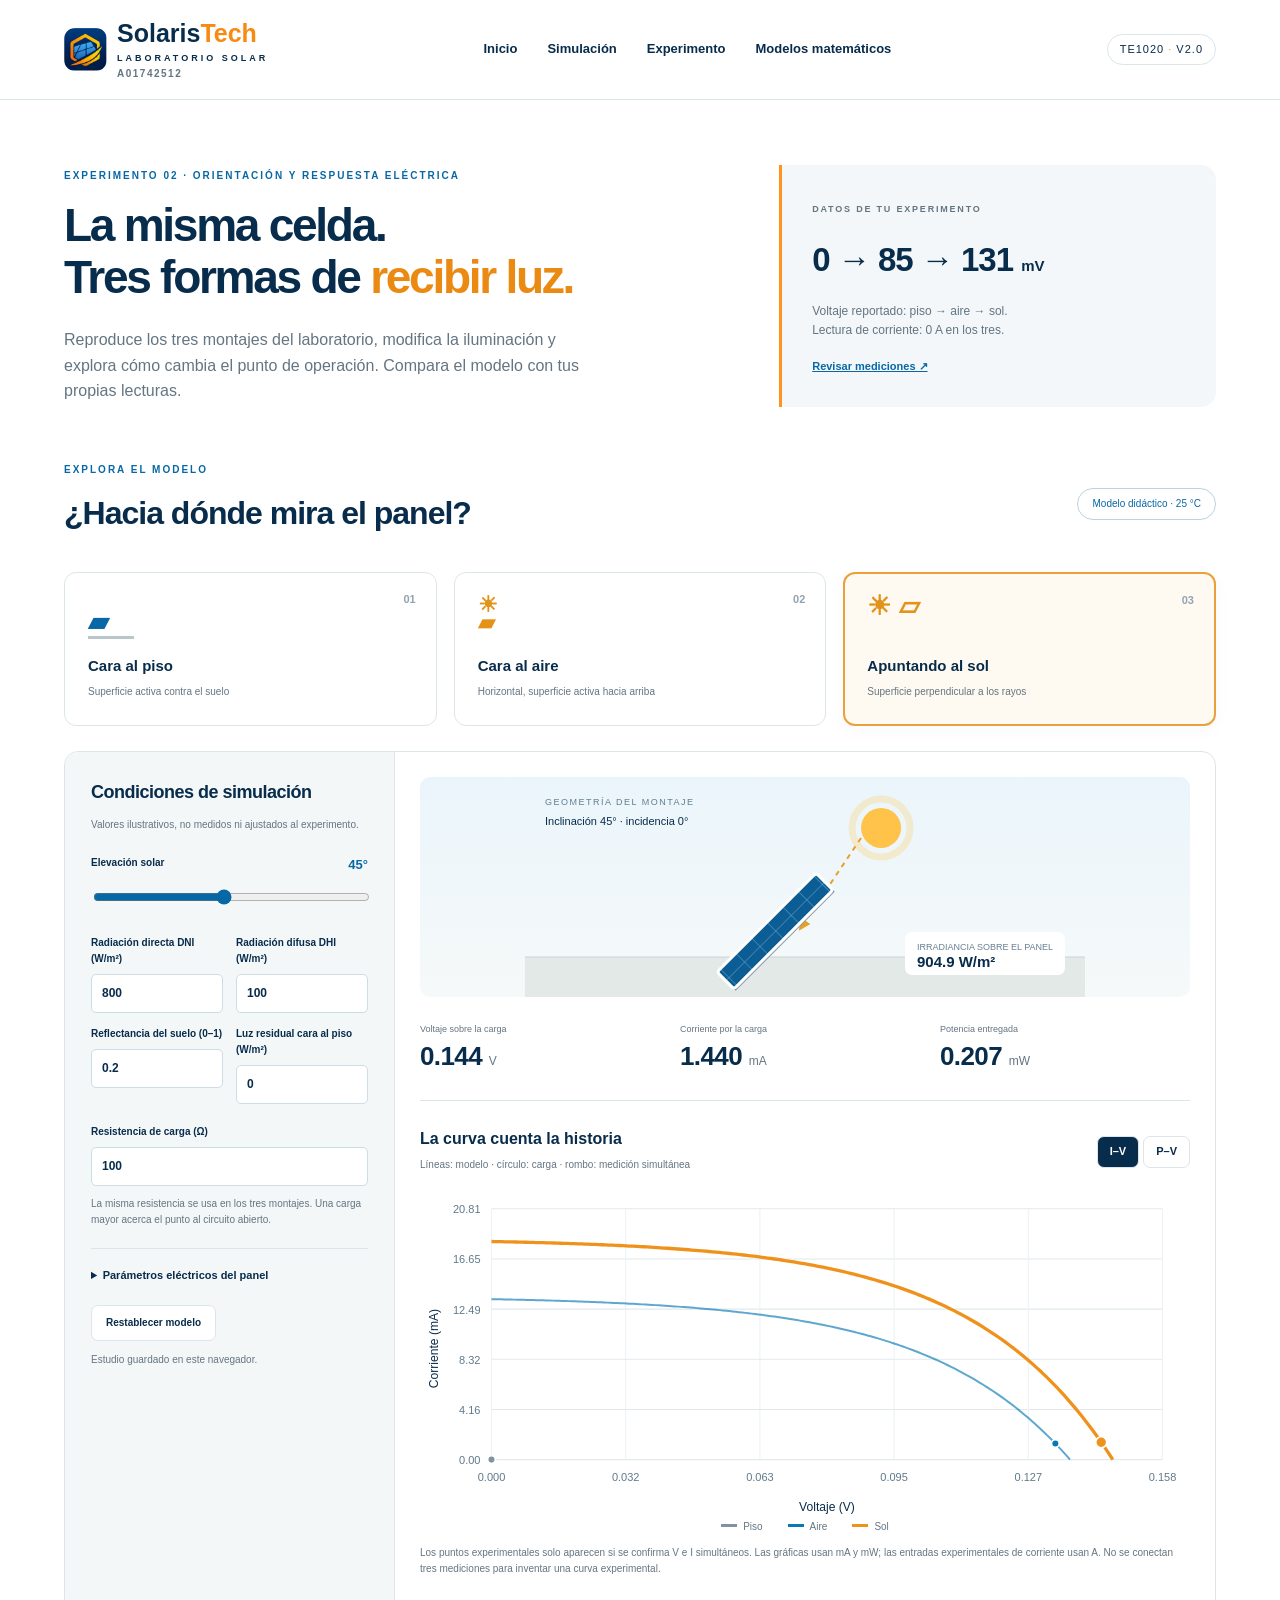
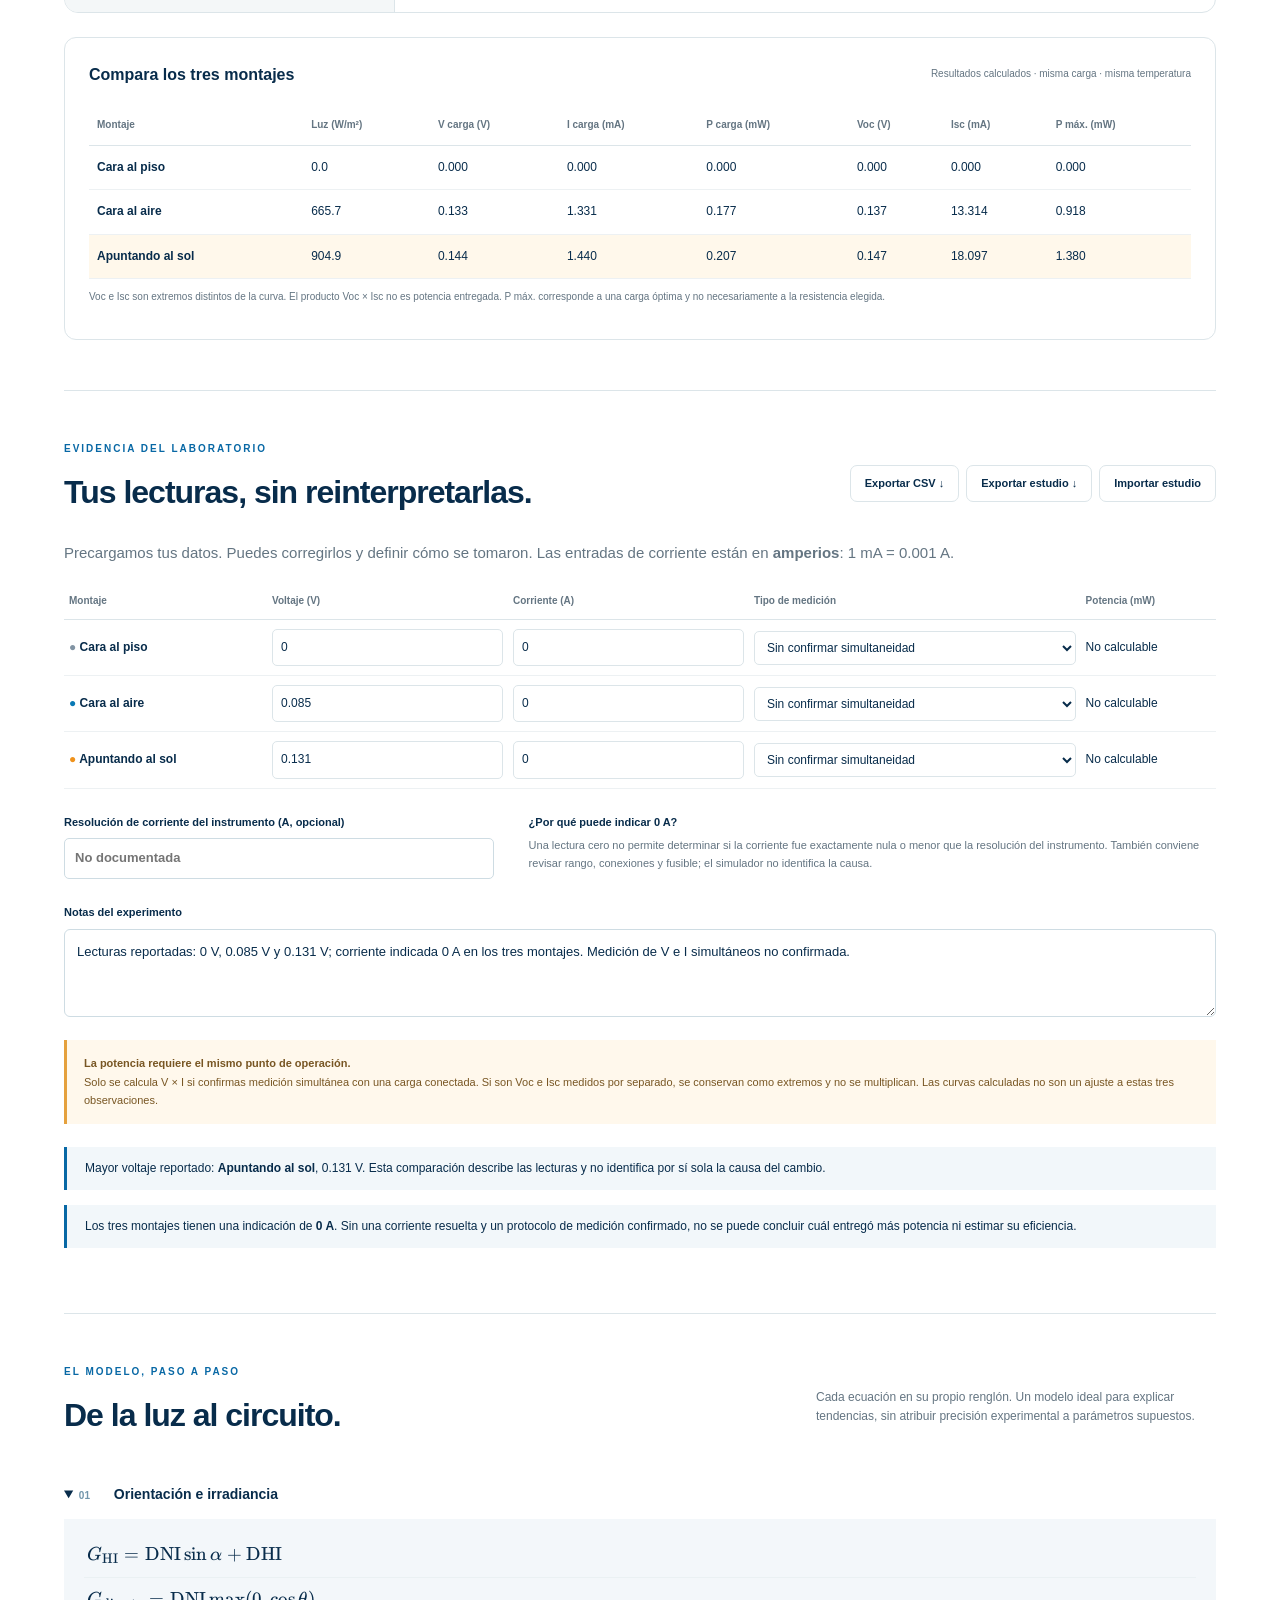
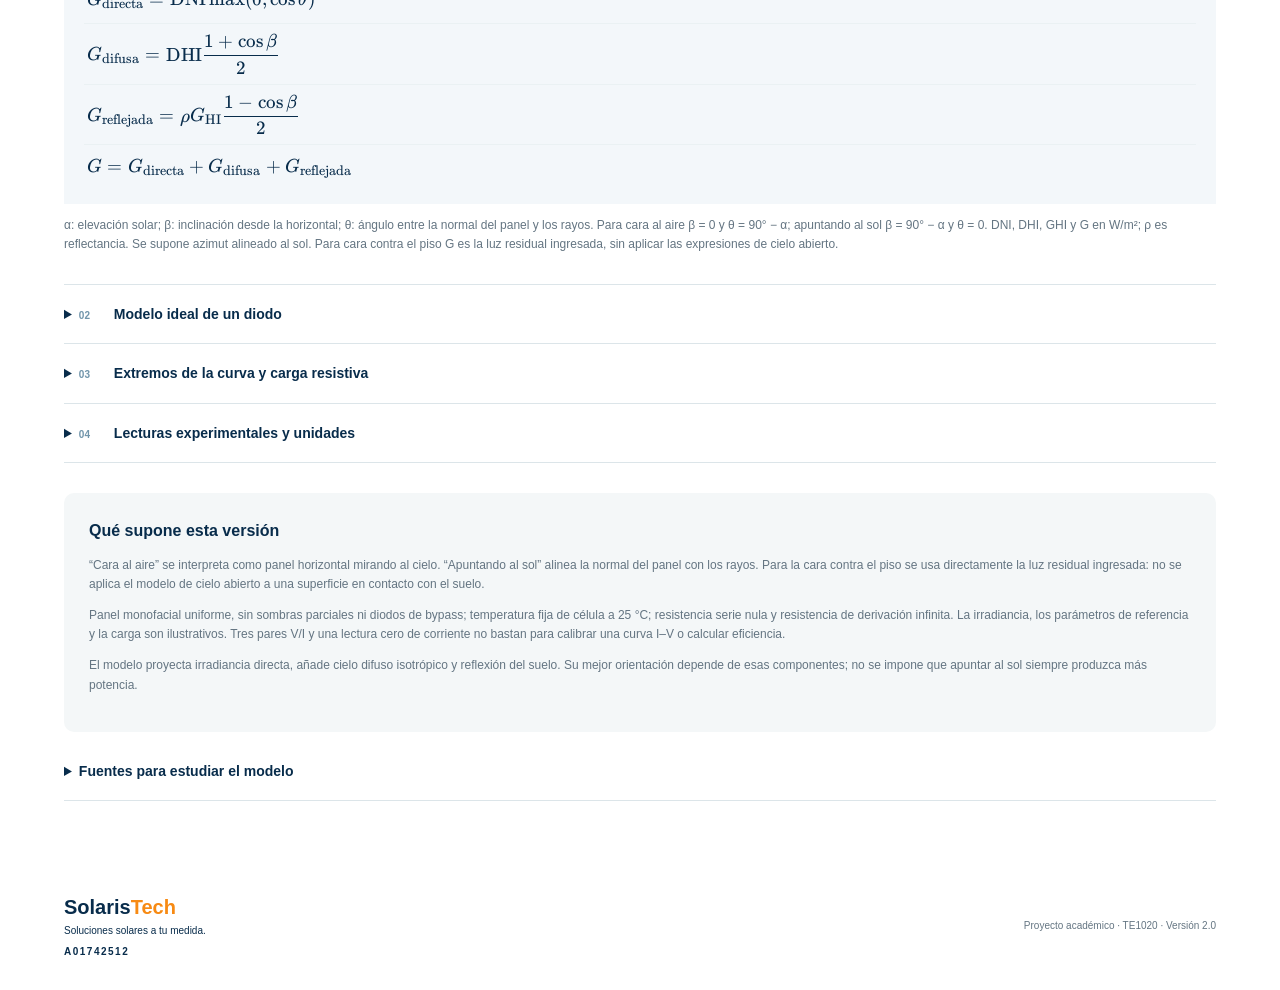
==== simulacion.html @ 2ac28d37 "Add files via upload" ====
<!doctype html><html lang="es"><head><meta charset="utf-8"><meta name="viewport" content="width=device-width,initial-scale=1"><meta name="description" content="Simulador de celdas solares SolarisTech: compara tres orientaciones, curvas I-V y las lecturas de un experimento TE1020."><title>SolarisTech | Simulación de celdas solares</title><link rel="icon" href="assets/icono.png"><link rel="stylesheet" href="styles.css"><link rel="stylesheet" href="vendor/katex/katex.min.css"><link rel="stylesheet" href="cell.css"></head><body>
<header><a class="brand" href="index.html"><img src="assets/icono.png" alt=""><span>Solaris<b>Tech</b><small>LABORATORIO SOLAR</small><small class="student-id">A01742512</small></span></a><nav aria-label="Principal"><a href="index.html">Inicio</a><a href="#laboratorio">Simulación</a><a href="#mediciones">Experimento</a><a href="#fundamentos">Modelos matemáticos</a></nav><span class="version">TE1020 <i>·</i> V2.0</span></header>
<main class="cell-main"><section class="lab-intro"><div><p class="eyebrow">EXPERIMENTO 02 · ORIENTACIÓN Y RESPUESTA ELÉCTRICA</p><h1>La misma celda.<br>Tres formas de <em>recibir luz.</em></h1><p class="intro">Reproduce los tres montajes del laboratorio, modifica la iluminación y explora cómo cambia el punto de operación. Compara el modelo con tus propias lecturas.</p></div><div class="experiment-stamp"><span>DATOS DE TU EXPERIMENTO</span><strong>0 → 85 → 131 <small>mV</small></strong><p>Voltaje reportado: piso → aire → sol.<br>Lectura de corriente: 0 A en los tres.</p><a href="#mediciones">Revisar mediciones ↗</a></div></section>
<section id="laboratorio"><div class="section-head"><div><p class="eyebrow">EXPLORA EL MODELO</p><h2>¿Hacia dónde mira el panel?</h2></div><span class="model-badge">Modelo didáctico · 25 °C</span></div><div class="mode-cards" role="group" aria-label="Orientación del panel"><button data-mode="floor" aria-pressed="false"><span class="mode-number">01</span><span class="mode-icon floor-icon">▰</span><b>Cara al piso</b><small>Superficie activa contra el suelo</small></button><button data-mode="sky" aria-pressed="false"><span class="mode-number">02</span><span class="mode-icon sky-icon">☀<br>▰</span><b>Cara al aire</b><small>Horizontal, superficie activa hacia arriba</small></button><button data-mode="sun" aria-pressed="true"><span class="mode-number">03</span><span class="mode-icon sun-icon">☀ ▱</span><b>Apuntando al sol</b><small>Superficie perpendicular a los rayos</small></button></div>
<div class="lab-layout"><section class="lab-controls"><h3>Condiciones de simulación</h3><p class="muted fine">Valores ilustrativos, no medidos ni ajustados al experimento.</p><div class="slider-field"><label for="elevation">Elevación solar <output id="elevation-out"></output></label><input id="elevation" type="range" min="5" max="90" step="1"></div><div class="fields two"><label>Radiación directa DNI (W/m²)<input id="dni" type="number" min="0" max="1200" step="10"></label><label>Radiación difusa DHI (W/m²)<input id="dhi" type="number" min="0" max="500" step="10"></label><label>Reflectancia del suelo (0–1)<input id="albedo" type="number" min="0" max="1" step="0.05"></label><label>Luz residual cara al piso (W/m²)<input id="residual" type="number" min="0" max="100" step="1"></label></div><label for="resistance">Resistencia de carga (Ω)<input id="resistance" type="number" min="0.1" max="100000" step="any"></label><p class="muted fine">La misma resistencia se usa en los tres montajes. Una carga mayor acerca el punto al circuito abierto.</p><details class="panel-params"><summary>Parámetros eléctricos del panel</summary><div class="fields two"><label>Voc a 1000 W/m² (V)<input id="vocRef" type="number" min="0.001" max="60" step="0.001"></label><label>Isc a 1000 W/m² (A)<input id="iscRef" type="number" min="0.000001" max="20" step="0.001"></label><label>Celdas en serie<input id="cells" type="number" min="1" max="120" step="1"></label><label>Factor de idealidad (1–2)<input id="ideality" type="number" min="1" max="2" step="0.05"></label></div><p class="fine muted">Voc = 0.15 V e Isc = 0.02 A son parámetros de demostración. Cambiarlos no modifica tus mediciones. Sin ficha o barrido I-V no puede identificarse el panel real.</p></details><button id="reset-model">Restablecer modelo</button><p id="lab-error" role="alert"></p><p id="storage-status" role="status" class="fine muted"></p></section>
<section class="lab-view"><div class="scene" id="scene"></div><div class="live-values" aria-live="polite"><div><small>Voltaje sobre la carga</small><strong id="live-v">—</strong></div><div><small>Corriente por la carga</small><strong id="live-i">—</strong></div><div><small>Potencia entregada</small><strong id="live-p">—</strong></div></div><div class="plot-header"><div><h3>La curva cuenta la historia</h3><p class="fine muted">Líneas: modelo · círculo: carga · rombo: medición simultánea</p></div><div class="plot-toggle" role="group" aria-label="Tipo de gráfica"><button data-chart="iv" aria-pressed="true">I–V</button><button data-chart="pv" aria-pressed="false">P–V</button></div></div><div id="curve-chart"></div><div class="plot-legend"><span style="--c:#8193a3">Piso</span><span style="--c:#0879b5">Aire</span><span style="--c:#ef921c">Sol</span></div><p id="curve-description" class="muted fine"></p></section></div>
<section class="comparison-section"><div class="section-head"><h3>Compara los tres montajes</h3><span class="muted fine">Resultados calculados · misma carga · misma temperatura</span></div><div class="table-scroll"><table><thead><tr><th>Montaje</th><th>Luz (W/m²)</th><th>V carga (V)</th><th>I carga (mA)</th><th>P carga (mW)</th><th>Voc (V)</th><th>Isc (mA)</th><th>P máx. (mW)</th></tr></thead><tbody id="model-comparison"></tbody></table></div><p class="fine muted">Voc e Isc son extremos distintos de la curva. El producto Voc × Isc no es potencia entregada. P máx. corresponde a una carga óptima y no necesariamente a la resistencia elegida.</p></section></section>
<section id="mediciones" class="measurements-section"><div class="section-head"><div><p class="eyebrow">EVIDENCIA DEL LABORATORIO</p><h2>Tus lecturas, sin reinterpretarlas.</h2></div><div class="actions"><button id="download-csv">Exportar CSV ↓</button><button id="download-json">Exportar estudio ↓</button><label class="button">Importar estudio<input id="import-lab" type="file" accept="application/json" hidden></label></div></div><p class="muted">Precargamos tus datos. Puedes corregirlos y definir cómo se tomaron. Las entradas de corriente están en <b>amperios</b>: 1 mA = 0.001 A.</p><div class="table-scroll"><table class="measurement-table"><thead><tr><th>Montaje</th><th>Voltaje (V)</th><th>Corriente (A)</th><th>Tipo de medición</th><th>Potencia (mW)</th></tr></thead><tbody id="measurement-rows"></tbody></table></div><div class="measurement-bottom"><label>Resolución de corriente del instrumento (A, opcional)<input id="resolution" type="number" min="0.000000001" max="20" step="any" placeholder="No documentada"></label><div class="instrument-note"><b>¿Por qué puede indicar 0 A?</b><p id="zero-explanation">Una lectura cero no permite determinar si la corriente fue exactamente nula o menor que la resolución del instrumento. También conviene revisar rango, conexiones y fusible; el simulador no identifica la causa.</p></div></div><label>Notas del experimento<textarea id="notes" rows="3" maxlength="3000"></textarea></label><div class="callout"><b>La potencia requiere el mismo punto de operación.</b> Solo se calcula V × I si confirmas medición simultánea con una carga conectada. Si son Voc e Isc medidos por separado, se conservan como extremos y no se multiplican. Las curvas calculadas no son un ajuste a estas tres observaciones.</div><div id="observations"></div></section>
<section id="fundamentos" class="lab-foundations"><div class="section-head"><div><p class="eyebrow">EL MODELO, PASO A PASO</p><h2>De la luz al circuito.</h2></div><p class="muted">Cada ecuación en su propio renglón. Un modelo ideal para explicar tendencias, sin atribuir precisión experimental a parámetros supuestos.</p></div><div id="cell-equations"></div><div class="model-limits"><h3>Qué supone esta versión</h3><p>“Cara al aire” se interpreta como panel horizontal mirando al cielo. “Apuntando al sol” alinea la normal del panel con los rayos. Para la cara contra el piso se usa directamente la luz residual ingresada: no se aplica el modelo de cielo abierto a una superficie en contacto con el suelo.</p><p>Panel monofacial uniforme, sin sombras parciales ni diodos de bypass; temperatura fija de célula a 25 °C; resistencia serie nula y resistencia de derivación infinita. La irradiancia, los parámetros de referencia y la carga son ilustrativos. Tres pares V/I y una lectura cero de corriente no bastan para calibrar una curva I–V o calcular eficiencia.</p><p>El modelo proyecta irradiancia directa, añade cielo difuso isotrópico y reflexión del suelo. Su mejor orientación depende de esas componentes; no se impone que apuntar al sol siempre produzca más potencia.</p></div><details class="lab-sources"><summary>Fuentes para estudiar el modelo</summary><ul><li><a href="https://www.pveducation.org/pvcdrom/solar-cell-operation/iv-curve" target="_blank" rel="noopener">PVEducation · Curva I–V y ecuación del diodo</a></li><li><a href="https://pvpmc.sandia.gov/modeling-guide/1-weather-design-inputs/plane-of-array-poa-irradiance/calculating-poa-irradiance/poa-sky-diffuse/isotropic-sky-diffuse-model/" target="_blank" rel="noopener">Sandia PVPMC · Modelo de cielo difuso isotrópico</a></li><li><a href="https://www.cei.washington.edu/lesson-plans-resources/photovoltaic-characterization-lab/" target="_blank" rel="noopener">University of Washington · Caracterización fotovoltaica</a></li></ul><p class="fine muted">Consulta: 11 de noviembre de 2026. La geometría de contacto con el piso y los parámetros ilustrativos son supuestos explícitos de esta aplicación.</p></details></section></main><footer><span>Solaris<b>Tech</b><small>Soluciones solares a tu medida.</small><small class="student-id">A01742512</small></span><span>Proyecto académico · TE1020 · Versión 2.0</span></footer><script src="cell-engine.js"></script><script src="cell-math.js"></script><script src="cell-app.js"></script></body></html>
---- styles.css ----
:root{--navy:#082c4b;--blue:#0868a5;--orange:#ff941b;--paper:#f4f7f8;--line:#dce5e9;--muted:#647582}*{box-sizing:border-box}html{scroll-behavior:smooth;scroll-padding-top:100px}body{margin:0;font:15px/1.6 'Segoe UI',Arial,sans-serif;color:var(--navy);background:#fff}button,input{font:inherit}button,.button,a{ -webkit-tap-highlight-color:transparent}button,.button{cursor:pointer;border:1px solid var(--line);background:white;color:var(--navy);padding:9px 14px;border-radius:7px;font-weight:600}button:hover,.button:hover{border-color:var(--blue);background:#eff6fa}button:focus-visible,a:focus-visible,input:focus-visible{outline:3px solid #f7ab42;outline-offset:3px}a{color:var(--blue)}header{padding:20px 5%;display:flex;align-items:center;justify-content:space-between;border-bottom:1px solid var(--line);gap:20px;background:#fff;position:sticky;top:0;z-index:5}.brand{display:flex;align-items:center;gap:10px;text-decoration:none;color:var(--navy);font-size:25px;font-weight:750;line-height:1.1}.brand img{width:43px;height:43px;border-radius:11px}.brand b,footer b{color:#f78a13}.brand small{display:block;font-size:9px;letter-spacing:3px;margin-top:6px}nav{display:flex;gap:30px}nav a{text-decoration:none;color:var(--navy);font-size:13px;font-weight:600}.version{font-size:11px;letter-spacing:1px;border:1px solid var(--line);padding:6px 12px;border-radius:20px}.version i{color:var(--orange);font-style:normal}.hero{max-width:1400px;margin:auto;padding:76px 5% 60px;display:grid;grid-template-columns:1.2fr 1fr;gap:40px;align-items:center}.eyebrow{font-size:10px;letter-spacing:2px;font-weight:750;color:var(--blue);margin:0 0 16px}h1{font-size:clamp(35px,4.2vw,62px);line-height:1.12;letter-spacing:-2.3px;margin:0 0 24px;font-weight:650}h1 em{font-style:normal;color:#eb8a13}.intro{max-width:515px;font-size:16px;color:var(--muted);margin-bottom:30px}.primary{display:inline-flex;align-items:center;justify-content:center;gap:24px;background:var(--navy);color:white;border:0;text-decoration:none;border-radius:7px;padding:13px 20px;font-size:13px;font-weight:650}.primary:hover{background:#134f79;color:white}.hero-note{display:block;font-size:11px;margin-top:15px;color:var(--muted)}.solar-scene{height:340px;background:#edf5f8;border-radius:22px;position:relative;overflow:hidden;background-image:linear-gradient(#dce9ef80 1px,transparent 1px),linear-gradient(90deg,#dce9ef80 1px,transparent 1px);background-size:35px 35px}.sun{position:absolute;width:112px;height:112px;border-radius:50%;background:linear-gradient(135deg,#ffcf57,#ff941b);right:65px;top:40px;box-shadow:0 0 0 17px #ffc74318,0 0 0 39px #ffc7430c}.panel-grid{display:grid;grid-template-columns:repeat(4,1fr);gap:5px;position:absolute;left:44px;top:115px;width:300px;height:153px;transform:perspective(450px) rotateX(27deg) rotateZ(-14deg);padding:7px;background:#e4edf4;border:2px solid white;box-shadow:12px 22px 0 -7px #b8cbd7,18px 40px 35px #12364d22}.panel-grid i{background:linear-gradient(135deg,#1683c1,#083864);border:1px solid #599ec7}.scene-label{position:absolute;bottom:20px;left:26px;font-size:12px;font-weight:650}.scene-label small{display:block;font-size:8px;letter-spacing:2px;margin-top:3px;color:var(--muted)}.dot{display:inline-block;height:6px;width:6px;background:#e99c25;border-radius:50%;margin-right:5px}.context-strip{display:flex;justify-content:space-between;padding:24px 5%;background:var(--navy);color:#80a6bc;font-size:11px;gap:16px}.context-strip b{color:white;margin-left:14px;font-weight:500;font-size:12px}.workspace{padding:65px 5%;background:var(--paper)}.section-head{display:flex;justify-content:space-between;align-items:center;gap:40px;margin-bottom:15px}h2{font-size:32px;line-height:1.2;letter-spacing:-1px;margin:0 0 15px;font-weight:650}.actions{display:flex;gap:7px;flex-wrap:wrap}.actions button,.actions .button{font-size:11px}.muted{color:var(--muted)}.study-name{display:flex;gap:20px;align-items:center;margin:26px 0}.study-name label{max-width:420px;width:100%}.study-name span{font-size:11px;color:var(--muted)}label{display:flex;flex-direction:column;font-size:11px;font-weight:650;gap:7px}input{width:100%;min-width:0;border:1px solid #cedce3;border-radius:5px;padding:9px 10px;color:var(--navy);background:#fff;font-size:13px}input:invalid{border-color:#b32b35}label small{font-size:10px;font-weight:400;color:var(--muted)}.work-layout{display:grid;grid-template-columns:minmax(0,1fr) 295px;gap:26px;align-items:start}.tabs{display:flex;border-bottom:1px solid var(--line);margin-bottom:0;gap:4px}.tabs button{background:transparent;border:none;border-radius:0;font-size:12px;padding:13px 18px;color:var(--muted);border-bottom:3px solid transparent}.tabs button[aria-selected=true]{color:var(--blue);border-color:var(--orange);background:white}.sheet{background:white;padding:28px;border:1px solid var(--line);border-radius:0 0 10px 10px;min-height:460px}.sheet[hidden]{display:none}.sheet h3{margin:0;font-size:20px;letter-spacing:-.4px}.sheet-heading{display:flex;justify-content:space-between;align-items:center;gap:12px}.sheet-heading p{font-size:12px;color:var(--muted);margin-top:5px}.sheet-heading button{font-size:11px;white-space:nowrap}.table-scroll{overflow-x:auto;margin:18px 0}table{width:100%;border-collapse:collapse;text-align:left;font-size:12px}th{font-weight:600;color:var(--muted);font-size:10px;padding:10px 5px;border-bottom:1px solid var(--line)}td{padding:9px 5px;border-bottom:1px solid #edf1f3}.loads input{padding:8px 6px}.loads td:first-child{min-width:120px}.loads td:not(:first-child){min-width:65px}.loads td:last-child{min-width:28px}.loads button{padding:2px 7px;color:#a25b57;border:none}.fields{display:grid;gap:17px;margin:25px 0}.two{grid-template-columns:repeat(2,1fr)}.three{grid-template-columns:repeat(3,1fr)}.callout{padding:14px 17px;border-left:3px solid #e5a13d;background:#fff8ec;font-size:11px;line-height:1.7;color:#785623;margin:23px 0}.callout b{display:block}h4{font-size:12px;margin:24px 0 15px}.bar-row{display:grid;grid-template-columns:110px 1fr 60px;gap:12px;align-items:center;font-size:10px;margin:12px 0}.bar-track{height:8px;background:#edf2f5;border-radius:3px;overflow:hidden}.bar-fill{height:100%;background:#1c79ad;border-radius:3px}.bar-row:nth-child(2n) .bar-fill{background:#edaa3d}.summary{background:var(--navy);color:white;border-radius:12px;padding:26px;position:sticky;top:115px}.summary .eyebrow{color:#91b7cc;font-size:9px}.summary h3{font-size:18px;margin:0;font-weight:500}.main-stat{margin:22px 0 14px}.main-stat span{display:block;font-size:46px;line-height:1.1;letter-spacing:-2px}.main-stat small{color:#9cbdce;font-size:11px}.stat-row{display:flex;justify-content:space-between;gap:15px;font-size:10px;border-bottom:1px solid #ffffff15;padding:13px 0}.stat-row b{white-space:nowrap;font-weight:600}.stat-row span{color:#adc5d3}.summary-bottom{margin-top:22px}.summary-bottom>span{font-size:10px;color:#adc5d3}.summary-bottom strong{display:block;font-size:27px;letter-spacing:-1px;font-weight:550}.summary-bottom p{font-size:11px;color:#adc5d3}.status-pill{font-size:10px;color:#ffd281;margin:18px 0}.summary .primary{background:#ffa72f;color:#172d40;width:100%;font-size:11px;padding:12px 7px}.summary>small{display:block;margin-top:12px;font-size:9px;color:#9cbdce}.summary #errors{color:#ffd09b;font-size:11px}.math-section{padding:70px 5%;max-width:1400px;margin:auto}.math-section .section-head>p{font-size:13px;color:var(--muted);max-width:330px}.math-section details{border-bottom:1px solid var(--line);padding:18px 0}.math-section summary{font-size:15px;font-weight:600;cursor:pointer}.math-section details p{font-size:13px;color:var(--muted);max-width:870px}.formula{font:20px/1.8 Georgia,serif;color:var(--blue);background:#f1f6f8;padding:14px 20px;margin-top:14px;overflow:auto}.math-section .tag{font-size:9px;color:#6d8fa5;display:inline-block;width:38px}.project-section{background:#f3f6f7;display:grid;grid-template-columns:1fr 1fr;gap:80px;padding:65px 5%;border-top:1px solid var(--line)}.project-section p{font-size:13px;color:var(--muted);max-width:490px}.roadmap{padding-left:20px;font-size:13px}.roadmap li{padding:0 0 20px 10px}.roadmap span{display:block;font-size:11px;color:var(--muted)}.fine{font-size:10px!important}.circuit{display:flex;align-items:center;justify-content:space-between;background:#f3f7f9;padding:20px;gap:10px;margin:25px 0}.circuit span{font-size:23px;text-align:center}.circuit b{display:block;font-size:11px}.circuit small{display:block;font-size:9px;color:var(--muted)}.check{padding:12px;font-size:11px;border-bottom:1px solid var(--line)}.check.good{color:#257467}.check.bad{color:#a34f21;background:#fff6ea}.catalog-group{border-top:1px solid var(--line);margin-top:25px;padding-top:15px}.catalog-group h4{margin-top:0}.catalog-group .fields{margin-top:10px}footer{padding:30px 5%;display:flex;justify-content:space-between;align-items:center;font-weight:650;font-size:20px}footer small{display:block;font-size:10px;font-weight:400}footer>span:last-child{font-size:10px;color:var(--muted);font-weight:400}dialog{border:0;border-radius:12px;max-width:900px;width:95%;max-height:92vh;padding:30px;color:var(--navy)}dialog::backdrop{background:#082c4bb5}.report-tools{display:flex;justify-content:space-between;position:sticky;top:-30px;background:white;padding:10px 0}.report-cover{background:var(--navy);color:white;padding:30px;margin:20px 0}.report-cover h1{font-size:32px;letter-spacing:-1px}.report-cover img{width:55px;float:right;border-radius:10px}#report-content p,#report-content li{font-size:12px}#report-content h2{font-size:22px;margin-top:30px}#report-content td,#report-content th{padding:9px}#report-content .formula{font-size:15px}.report-stat{display:flex;gap:25px;flex-wrap:wrap;font-size:13px}.report-stat b{display:block;font-size:23px}#report-content .bars{max-width:650px}
@media(min-width:1500px){.workspace{padding-left:max(5%,calc((100vw - 1260px)/2));padding-right:max(5%,calc((100vw - 1260px)/2))}}@media(max-width:1000px){.work-layout{grid-template-columns:minmax(0,1fr) 245px;gap:16px}.sheet{padding:18px}.tabs button{padding:12px 10px;font-size:11px}.summary{padding:20px}.three{grid-template-columns:repeat(2,1fr)}.hero{gap:20px}.panel-grid{width:250px;left:25px}.context-strip b{margin-left:5px}.section-head{align-items:flex-start}}@media(max-width:760px){header{padding:13px 5%;flex-wrap:wrap;gap:12px}.brand{font-size:22px}nav{order:3;width:100%;gap:22px}nav a{font-size:11px}.hero{grid-template-columns:1fr;padding-top:40px}.solar-scene{height:260px}.panel-grid{left:15%;top:80px;width:260px;height:135px}.sun{right:20%;top:25px;width:90px;height:90px}.context-strip{display:grid;grid-template-columns:1fr 1fr;gap:14px}.workspace{padding-top:40px}.section-head{display:block}.actions{margin:15px 0}.work-layout{grid-template-columns:1fr}.summary{position:static}.three,.two{grid-template-columns:repeat(2,1fr)}.tabs{overflow-x:auto}.tabs button{white-space:nowrap;flex:1}.study-name{align-items:end}.study-name span{white-space:nowrap}.project-section{grid-template-columns:1fr;gap:20px}.math-section .section-head>p{max-width:none}.sheet-heading{align-items:flex-start}.sheet-heading button{white-space:normal}.bar-row{grid-template-columns:90px 1fr 50px}footer{gap:25px}h2{font-size:28px}h1{letter-spacing:-1px}}
@media print{body>*:not(dialog){display:none!important}dialog{display:block!important;position:static;max-height:none;width:100%;max-width:none;border-radius:0;padding:0;overflow:visible;margin:0}dialog::backdrop,.report-tools{display:none!important}#report-content{font-size:10pt}.report-cover{print-color-adjust:exact;-webkit-print-color-adjust:exact;break-inside:avoid}table,tr,.callout,.report-stat,details{break-inside:avoid}h2,h3{break-after:avoid}a{color:inherit;text-decoration:none}@page{margin:18mm;size:A4}}
.formula-typeset{padding:14px 20px;background:#f3f7fa;font-size:16px;color:var(--navy)}.equation-line{overflow-x:auto;overflow-y:hidden;padding:10px 3px}.equation-line+.equation-line{border-top:1px solid #dce5e966}.formula-typeset .katex-display{margin:0;text-align:left}.formula-typeset .katex-display>.katex{text-align:left}.student-id{letter-spacing:1.5px!important;font-size:10px!important;font-weight:600!important}.brand .student-id{margin-top:5px;color:var(--muted)}footer .student-id{margin-top:5px}.report-cover .student-id{color:#bfd0dd}@media(max-width:760px){.formula-typeset{padding:10px;font-size:14px}}
---- cell.css ----
.cell-main{max-width:1400px;margin:auto;padding:0 5%}.lab-intro{padding:65px 0 45px;display:grid;grid-template-columns:1.5fr 1fr;gap:60px;align-items:center}.lab-intro h1{font-size:clamp(35px,3.6vw,53px)}.lab-intro .intro{margin-bottom:0}.experiment-stamp{padding:30px;border-left:3px solid var(--orange);background:#f3f7f9;border-radius:0 15px 15px 0}.experiment-stamp>span{font-size:9px;letter-spacing:1.8px;color:var(--muted);font-weight:700}.experiment-stamp strong{display:block;font-size:33px;font-weight:600;letter-spacing:-1px;margin:15px 0}.experiment-stamp strong small{font-size:15px;letter-spacing:0}.experiment-stamp p{font-size:12px;color:var(--muted)}.experiment-stamp a{font-size:11px;font-weight:600}#laboratorio{padding:10px 0 50px}.model-badge{border:1px solid #bcd2df;border-radius:30px;font-size:10px;color:var(--blue);padding:7px 14px;white-space:nowrap}.mode-cards{display:grid;grid-template-columns:repeat(3,1fr);gap:17px;margin:25px 0}.mode-cards button{text-align:left;position:relative;padding:23px;border-radius:12px;border:1px solid var(--line);overflow:hidden}.mode-cards button[aria-pressed=true]{border:2px solid #eaa03b;padding:22px;background:#fffaf1;box-shadow:0 4px 18px #0d335508}.mode-number{position:absolute;top:18px;right:20px;font-size:11px;font-weight:600;color:#91a4b2}.mode-icon{display:block;height:43px;font-size:27px;color:var(--blue);line-height:.8;margin-bottom:15px}.sun-icon{color:#e39319}.floor-icon{padding-top:16px;border-bottom:3px solid #bbc6cb;width:46px}.sky-icon{font-size:22px;color:#e39319}.mode-cards b{display:block;font-size:15px}.mode-cards small{font-size:10px;color:var(--muted);font-weight:400}.lab-layout{display:grid;grid-template-columns:330px minmax(0,1fr);border:1px solid var(--line);border-radius:14px;overflow:hidden}.lab-controls{padding:26px;background:#f4f7f8;border-right:1px solid var(--line)}.lab-controls h3{margin:0;font-size:18px;letter-spacing:-.5px}.lab-controls .two{gap:13px;margin:20px 0}.lab-controls label{font-size:10px}.lab-controls input{font-size:12px}.slider-field{margin:22px 0 18px}.slider-field label{display:flex;flex-direction:row;justify-content:space-between}.slider-field output{font-size:13px;font-weight:700;color:var(--blue)}input[type=range]{padding:0;accent-color:var(--blue);height:22px;margin-top:10px;cursor:pointer}.panel-params{border-top:1px solid var(--line);margin:20px 0;padding-top:18px}.panel-params summary{font-size:11px;font-weight:650;cursor:pointer}.lab-controls>button{font-size:10px}.lab-controls #lab-error{font-size:11px;color:#a23a20}.lab-view{min-width:0;padding:25px}.scene{position:relative;height:220px;border-radius:10px;background:linear-gradient(180deg,#eaf5fb,#f6f9f9);overflow:hidden}.scene svg{width:100%;height:100%;display:block}.scene-label-chip{fill:var(--navy);font-size:11px}.live-values{display:grid;grid-template-columns:repeat(3,1fr);gap:10px;margin:25px 0;padding-bottom:22px;border-bottom:1px solid var(--line)}.live-values small{display:block;color:var(--muted);font-size:9px}.live-values strong{font-size:26px;font-weight:600;letter-spacing:-.6px}.live-values strong span{font-size:12px;letter-spacing:0;font-weight:400;color:var(--muted)}.plot-header{display:flex;align-items:center;justify-content:space-between;gap:15px}.plot-header h3{font-size:16px;margin:0}.plot-header p{margin:5px 0}.plot-toggle{display:flex;gap:4px}.plot-toggle button{font-size:11px;padding:6px 12px}.plot-toggle button[aria-pressed=true]{background:var(--navy);color:white}.curve-svg{width:100%;height:auto;display:block}.plot-legend{display:flex;gap:25px;justify-content:center;font-size:10px;color:var(--muted)}.plot-legend span:before{content:'';display:inline-block;width:16px;height:3px;background:var(--c);margin:0 6px 3px 0}.comparison-section{border:1px solid var(--line);border-radius:12px;padding:24px;margin-top:24px}.comparison-section h3{font-size:16px;margin:0}.comparison-section .table-scroll{margin-bottom:5px}.comparison-section td,.comparison-section th{padding:12px 8px;white-space:nowrap}.comparison-section tr.selected{background:#fff8eb}.comparison-section td:first-child{font-weight:650}.measurements-section{border-top:1px solid var(--line);padding:50px 0}.measurement-table input,.measurement-table select{min-width:95px;width:100%;font:inherit;padding:8px;border:1px solid var(--line);border-radius:5px;color:var(--navy);background:white}.measurement-table td:first-child{min-width:150px;font-weight:600}.measurement-table td:last-child{min-width:100px}.measurement-table select{min-width:235px}.measurement-bottom{display:grid;grid-template-columns:1fr 1.6fr;gap:35px;margin:25px 0;align-items:start}.instrument-note{font-size:11px;color:var(--muted)}.instrument-note b{color:var(--navy)}.instrument-note p{margin:6px 0}textarea{resize:vertical;width:100%;font:13px/1.6 'Segoe UI',sans-serif;border:1px solid #cedce3;border-radius:6px;padding:12px;color:var(--navy)}.lab-foundations{border-top:1px solid var(--line);padding:50px 0 60px}.lab-foundations .section-head>p{max-width:400px;font-size:12px}.lab-foundations details{border-bottom:1px solid var(--line);padding:18px 0}.lab-foundations summary{font-size:14px;font-weight:650;cursor:pointer}.lab-foundations details p{font-size:12px;color:var(--muted)}.lab-foundations .tag{display:inline-block;color:#7195ab;font-size:10px;width:35px}.model-limits{background:#f4f7f8;border-radius:10px;margin:30px 0 10px;padding:25px}.model-limits h3{font-size:16px;margin:0}.model-limits p{font-size:12px;color:var(--muted)}.lab-sources li{font-size:12px;padding:5px}.observation{font-size:12px;border-left:3px solid var(--blue);padding:12px 18px;background:#f2f7fa;margin:15px 0}.landing-ctas{display:flex;gap:12px;align-items:center;flex-wrap:wrap}.landing-ctas .simulation-link{background:var(--orange);color:var(--navy)}.simulation-entry{margin:0 5% 35px;display:flex;align-items:center;justify-content:space-between;gap:35px;border:1px solid var(--line);background:#f4f8fa;border-radius:14px;padding:30px 35px}.simulation-entry h2{font-size:26px;margin:0 0 8px}.simulation-entry p{font-size:13px;color:var(--muted);margin:0}.simulation-entry .primary{background:var(--orange);color:var(--navy);white-space:nowrap}
@media(max-width:1050px){.lab-layout{grid-template-columns:280px minmax(0,1fr)}.lab-controls,.lab-view{padding:18px}.live-values strong{font-size:22px}.lab-intro{gap:30px}.experiment-stamp strong{font-size:27px}.cell-main{padding:0 4%}.cell-main h2{font-size:28px}.lab-intro h1{font-size:40px}}
@media(max-width:760px){.lab-intro{grid-template-columns:1fr;padding:35px 0 25px;gap:25px}.lab-intro h1{font-size:38px}.experiment-stamp{padding:20px}.experiment-stamp strong{margin:8px 0}.mode-cards{gap:8px}.mode-cards button{padding:14px 10px}.mode-cards button[aria-pressed=true]{padding:13px 9px}.mode-cards b{font-size:12px}.mode-cards small{font-size:9px;line-height:1.4;display:block;margin-top:6px}.mode-number{right:10px;top:10px;font-size:9px}.lab-layout{grid-template-columns:1fr}.lab-controls{border-right:0;border-bottom:1px solid var(--line)}.lab-controls .two{grid-template-columns:repeat(2,minmax(0,1fr))}.scene{height:200px}.live-values strong{font-size:23px}.live-values small{font-size:8px}.live-values strong span{font-size:10px}.comparison-section{padding:18px}.comparison-section .section-head{margin-bottom:0}.comparison-section .section-head>span{display:block;margin-top:8px}.measurement-bottom{grid-template-columns:1fr;gap:18px}.lab-foundations .section-head>p{max-width:none}.simulation-entry{display:block;padding:25px}.simulation-entry .primary{margin-top:18px}.cell-main nav{gap:15px}.model-badge{display:inline-block;margin-bottom:10px}.plot-header h3{font-size:14px}.lab-view{padding:15px}.plot-header p{max-width:210px}.mode-icon{font-size:23px}.cell-main{padding:0 5%}}
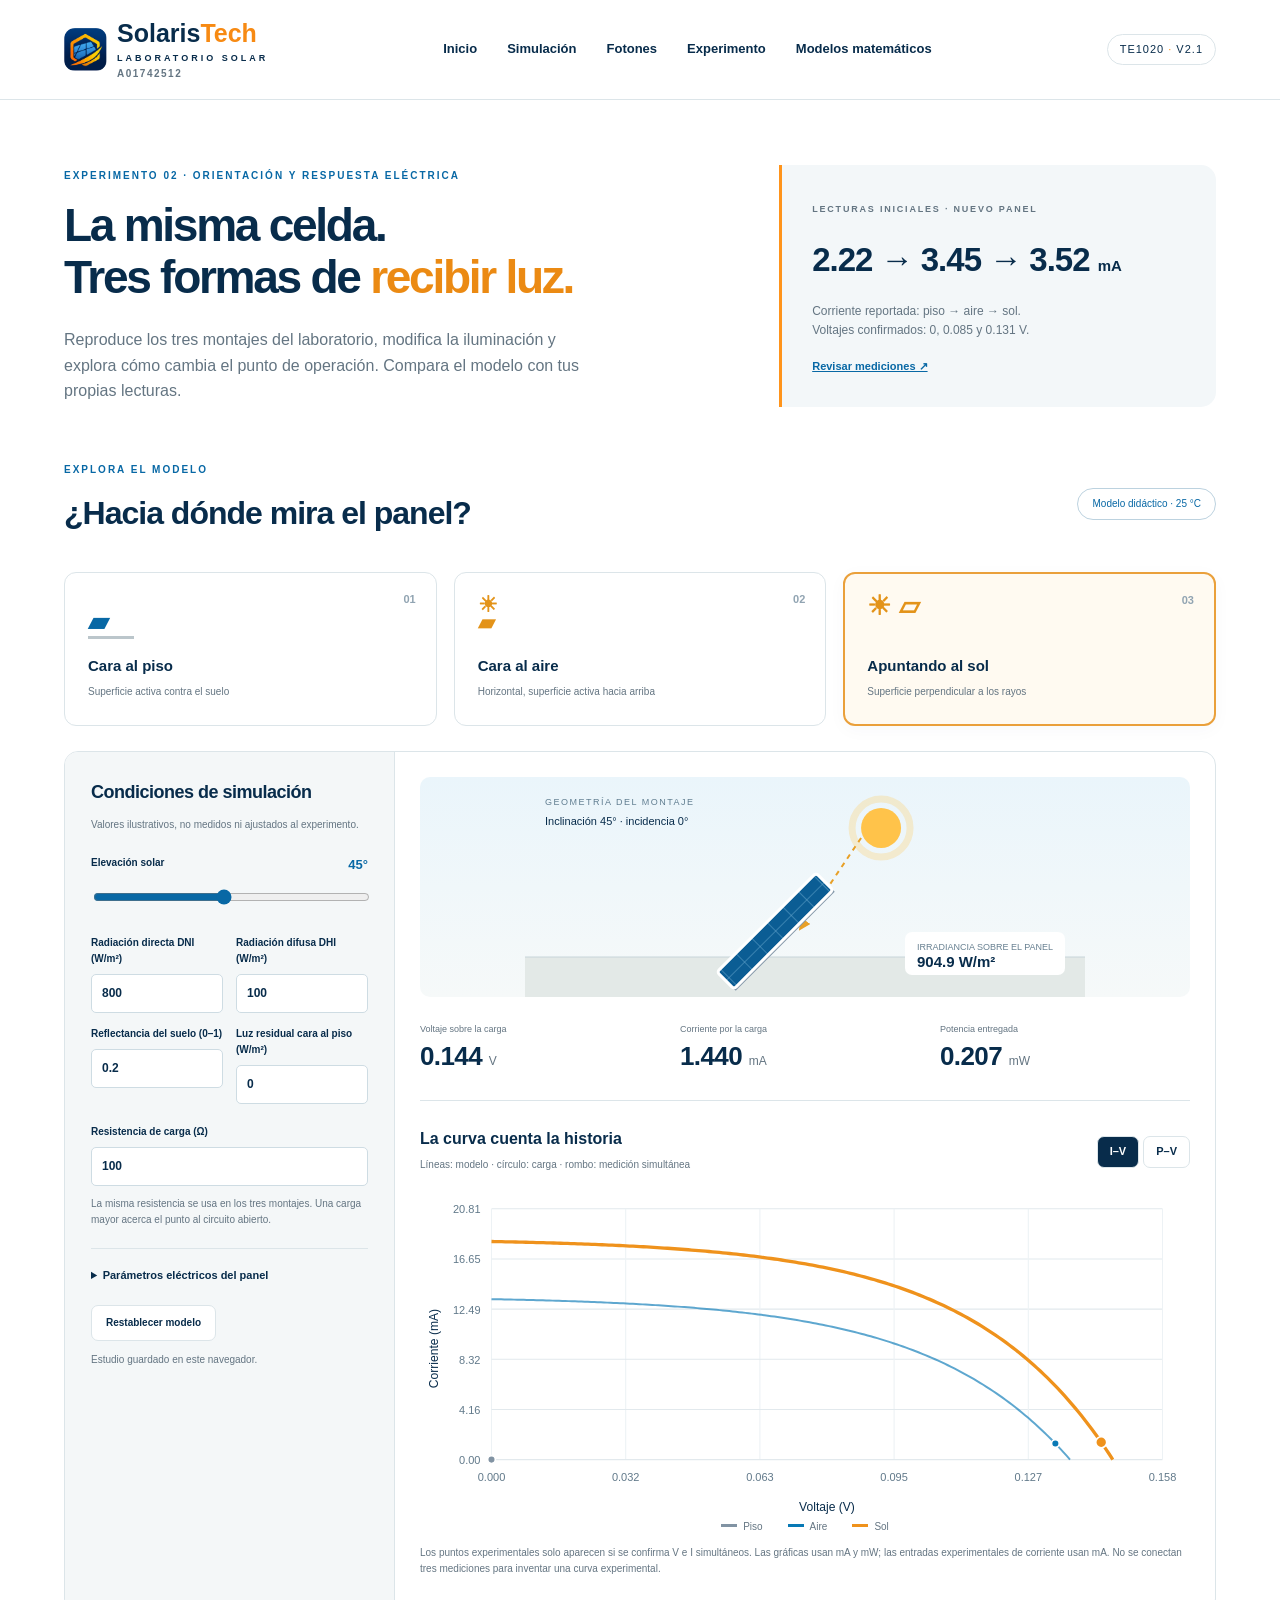
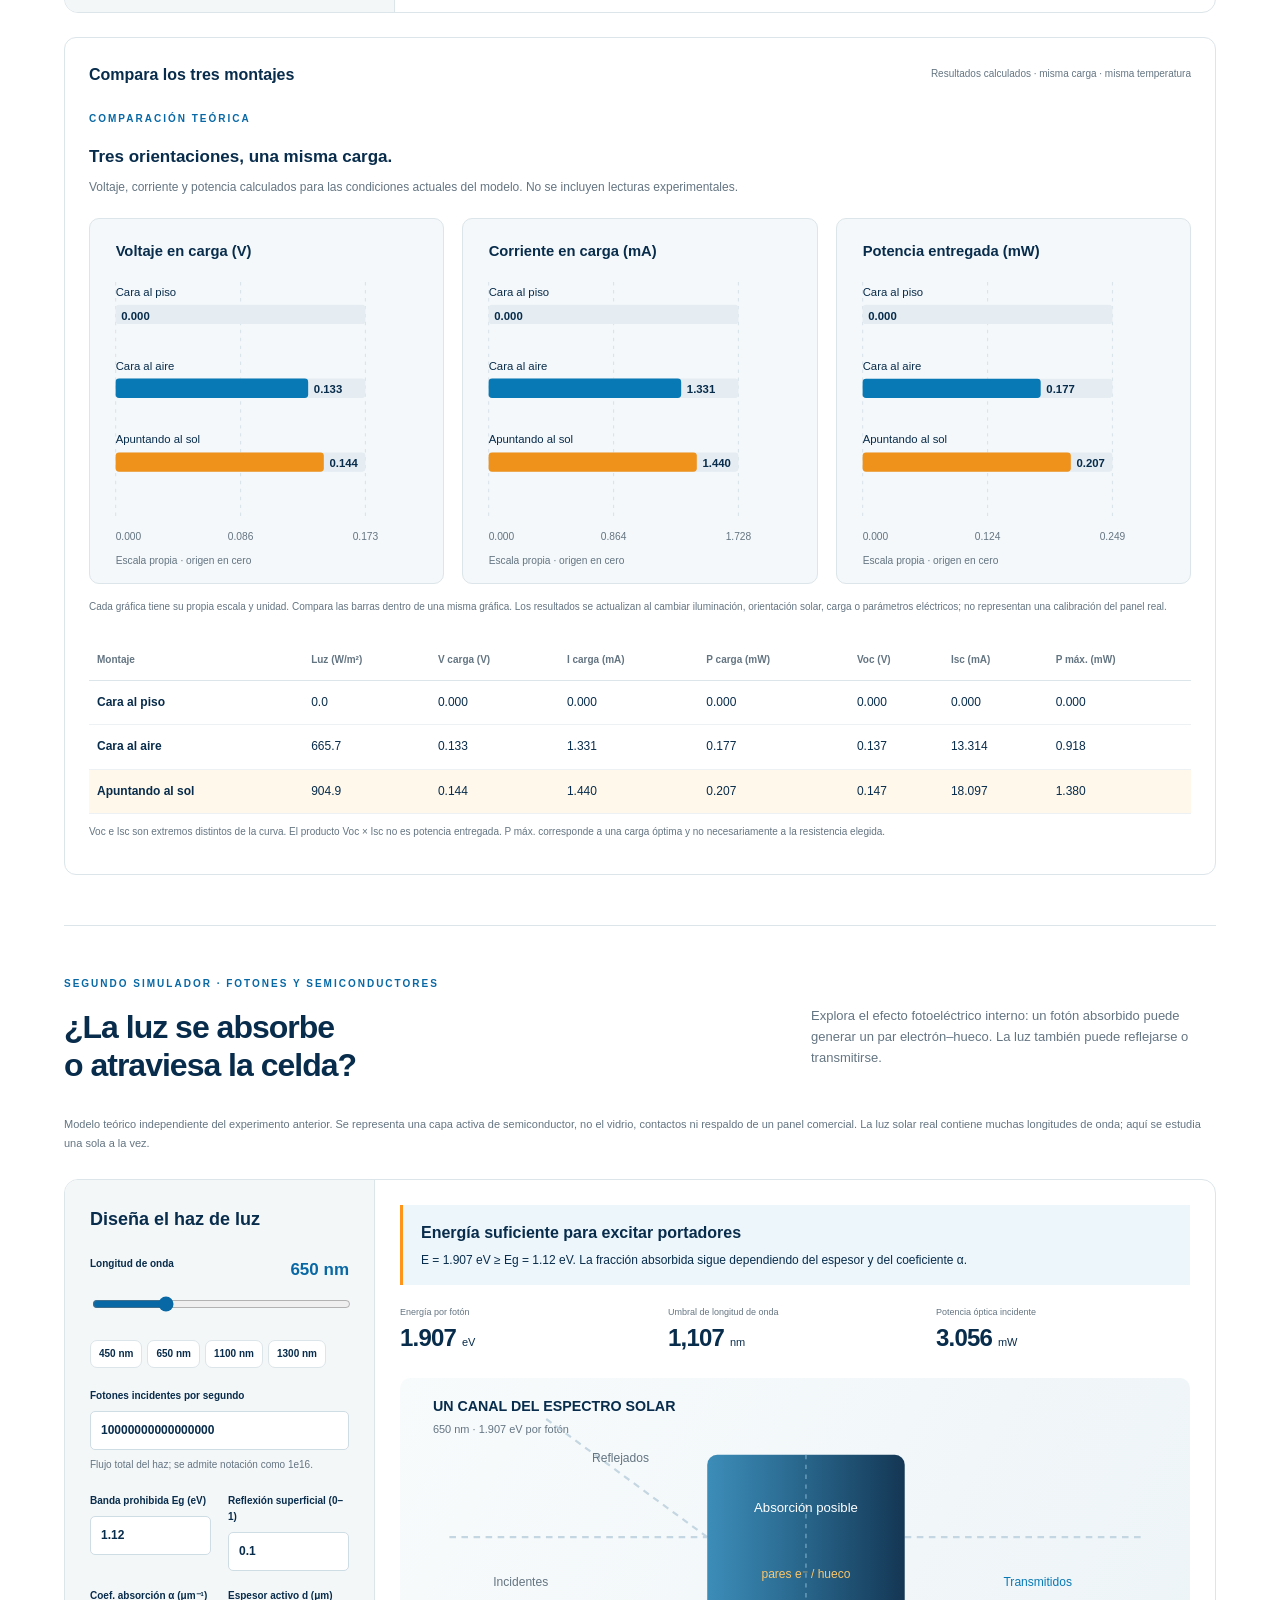
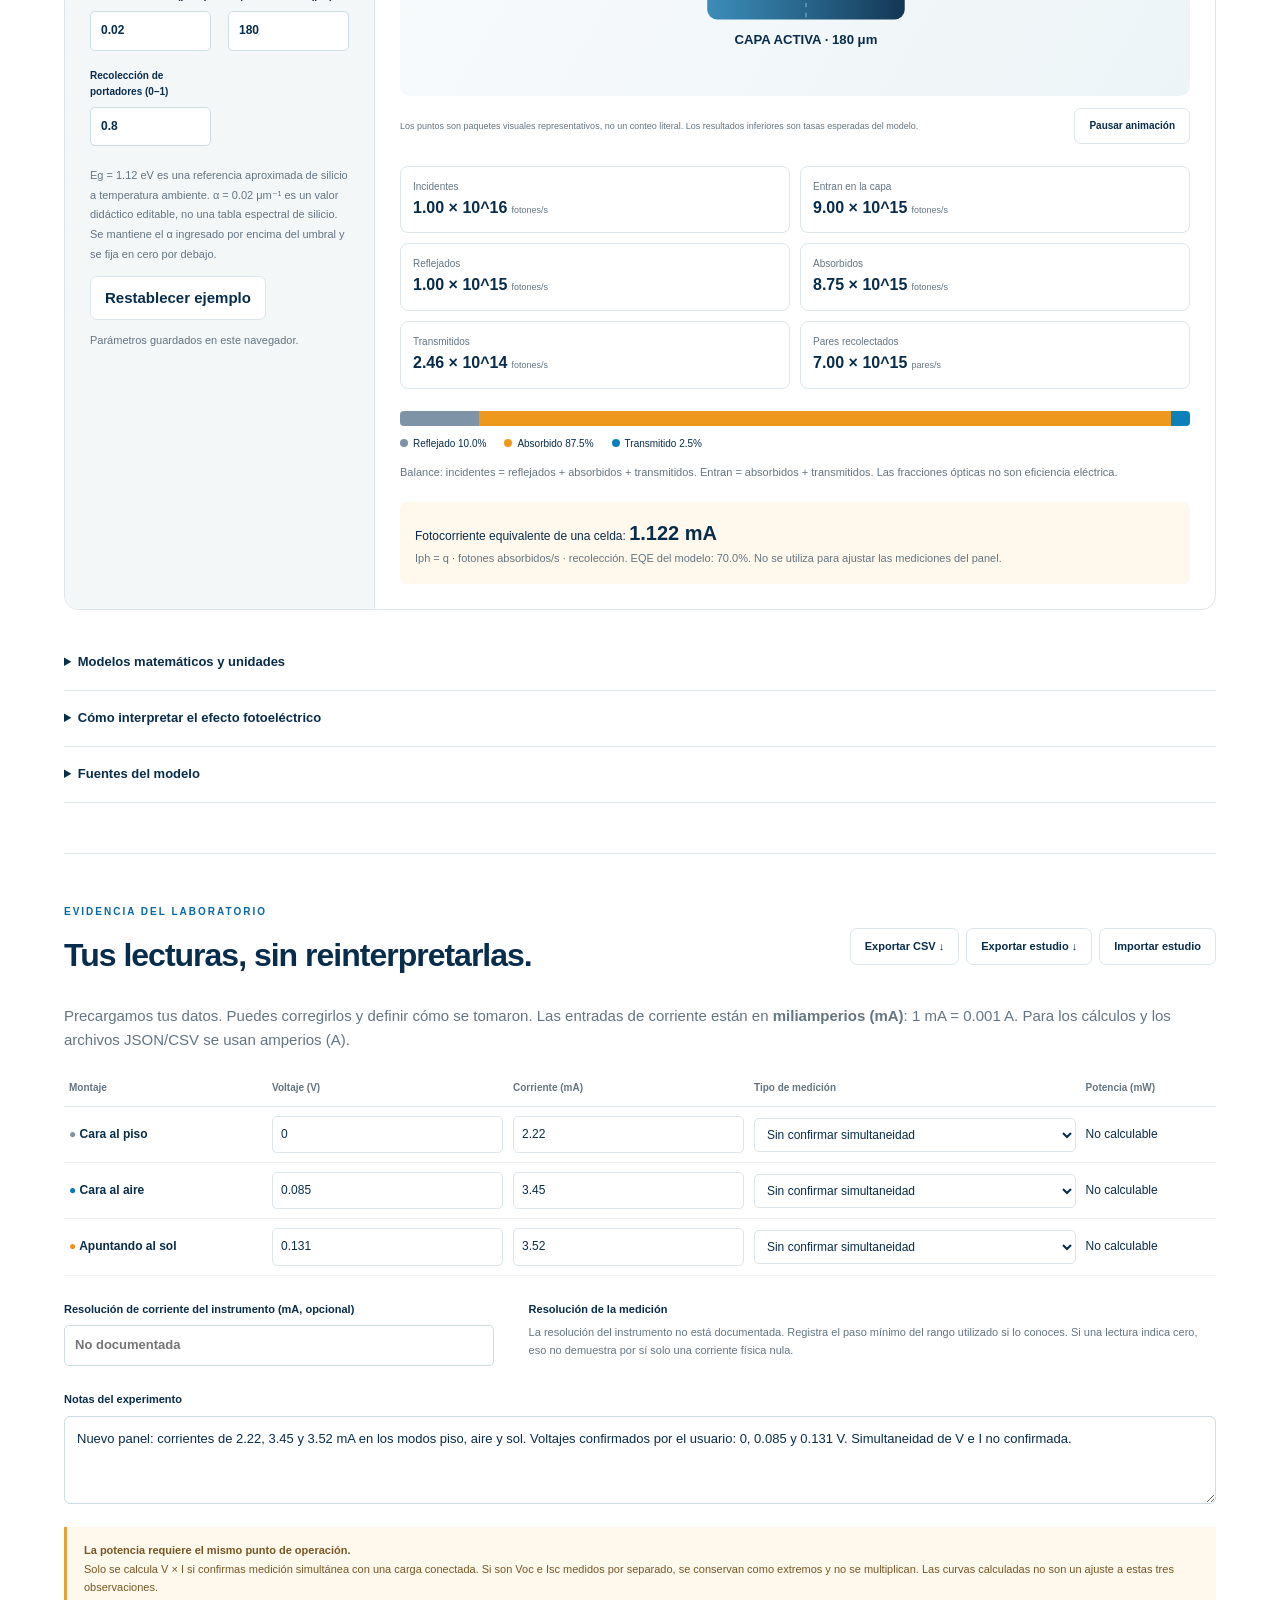
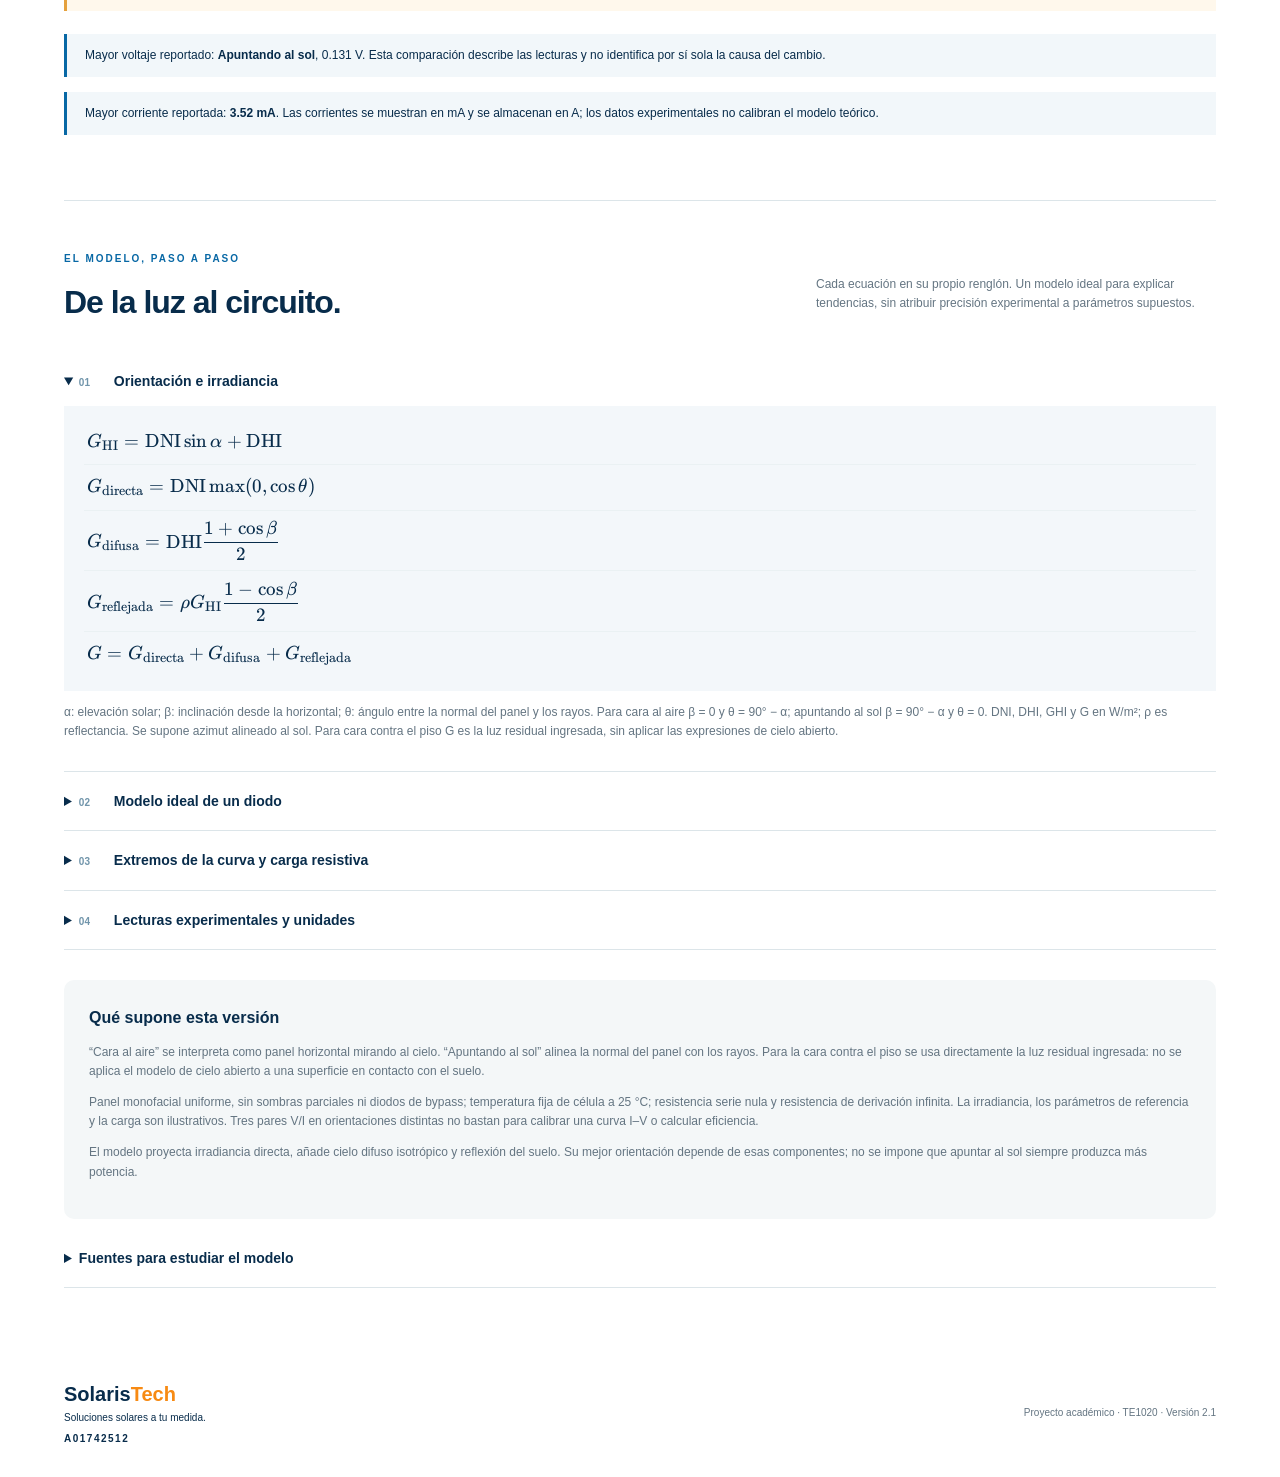
==== commit 9505a09d: "Actualiza mediciones en mA y añade simulador de absorción de fotones" ====
--- a/simulacion.html
+++ b/simulacion.html
@@ -1,9 +1,9 @@
-<!doctype html><html lang="es"><head><meta charset="utf-8"><meta name="viewport" content="width=device-width,initial-scale=1"><meta name="description" content="Simulador de celdas solares SolarisTech: compara tres orientaciones, curvas I-V y las lecturas de un experimento TE1020."><title>SolarisTech | Simulación de celdas solares</title><link rel="icon" href="assets/icono.png"><link rel="stylesheet" href="styles.css"><link rel="stylesheet" href="vendor/katex/katex.min.css"><link rel="stylesheet" href="cell.css"></head><body>
-<header><a class="brand" href="index.html"><img src="assets/icono.png" alt=""><span>Solaris<b>Tech</b><small>LABORATORIO SOLAR</small><small class="student-id">A01742512</small></span></a><nav aria-label="Principal"><a href="index.html">Inicio</a><a href="#laboratorio">Simulación</a><a href="#mediciones">Experimento</a><a href="#fundamentos">Modelos matemáticos</a></nav><span class="version">TE1020 <i>·</i> V2.0</span></header>
-<main class="cell-main"><section class="lab-intro"><div><p class="eyebrow">EXPERIMENTO 02 · ORIENTACIÓN Y RESPUESTA ELÉCTRICA</p><h1>La misma celda.<br>Tres formas de <em>recibir luz.</em></h1><p class="intro">Reproduce los tres montajes del laboratorio, modifica la iluminación y explora cómo cambia el punto de operación. Compara el modelo con tus propias lecturas.</p></div><div class="experiment-stamp"><span>DATOS DE TU EXPERIMENTO</span><strong>0 → 85 → 131 <small>mV</small></strong><p>Voltaje reportado: piso → aire → sol.<br>Lectura de corriente: 0 A en los tres.</p><a href="#mediciones">Revisar mediciones ↗</a></div></section>
+<!doctype html><html lang="es"><head><meta charset="utf-8"><meta name="viewport" content="width=device-width,initial-scale=1"><meta name="description" content="Simulador de celdas solares SolarisTech: compara tres orientaciones, curvas I-V y las lecturas de un experimento TE1020."><title>SolarisTech | Simulación de celdas solares</title><link rel="icon" href="assets/icono.png"><link rel="stylesheet" href="styles.css"><link rel="stylesheet" href="vendor/katex/katex.min.css"><link rel="stylesheet" href="cell.css"><link rel="stylesheet" href="photon.css"></head><body>
+<header><a class="brand" href="index.html"><img src="assets/icono.png" alt=""><span>Solaris<b>Tech</b><small>LABORATORIO SOLAR</small><small class="student-id">A01742512</small></span></a><nav aria-label="Principal"><a href="index.html">Inicio</a><a href="#laboratorio">Simulación</a><a href="#fotones">Fotones</a><a href="#mediciones">Experimento</a><a href="#fundamentos">Modelos matemáticos</a></nav><span class="version">TE1020 <i>·</i> V2.1</span></header>
+<main class="cell-main"><section class="lab-intro"><div><p class="eyebrow">EXPERIMENTO 02 · ORIENTACIÓN Y RESPUESTA ELÉCTRICA</p><h1>La misma celda.<br>Tres formas de <em>recibir luz.</em></h1><p class="intro">Reproduce los tres montajes del laboratorio, modifica la iluminación y explora cómo cambia el punto de operación. Compara el modelo con tus propias lecturas.</p></div><div class="experiment-stamp"><span>LECTURAS INICIALES · NUEVO PANEL</span><strong>2.22 → 3.45 → 3.52 <small>mA</small></strong><p>Corriente reportada: piso → aire → sol.<br>Voltajes confirmados: 0, 0.085 y 0.131 V.</p><a href="#mediciones">Revisar mediciones ↗</a></div></section>
 <section id="laboratorio"><div class="section-head"><div><p class="eyebrow">EXPLORA EL MODELO</p><h2>¿Hacia dónde mira el panel?</h2></div><span class="model-badge">Modelo didáctico · 25 °C</span></div><div class="mode-cards" role="group" aria-label="Orientación del panel"><button data-mode="floor" aria-pressed="false"><span class="mode-number">01</span><span class="mode-icon floor-icon">▰</span><b>Cara al piso</b><small>Superficie activa contra el suelo</small></button><button data-mode="sky" aria-pressed="false"><span class="mode-number">02</span><span class="mode-icon sky-icon">☀<br>▰</span><b>Cara al aire</b><small>Horizontal, superficie activa hacia arriba</small></button><button data-mode="sun" aria-pressed="true"><span class="mode-number">03</span><span class="mode-icon sun-icon">☀ ▱</span><b>Apuntando al sol</b><small>Superficie perpendicular a los rayos</small></button></div>
 <div class="lab-layout"><section class="lab-controls"><h3>Condiciones de simulación</h3><p class="muted fine">Valores ilustrativos, no medidos ni ajustados al experimento.</p><div class="slider-field"><label for="elevation">Elevación solar <output id="elevation-out"></output></label><input id="elevation" type="range" min="5" max="90" step="1"></div><div class="fields two"><label>Radiación directa DNI (W/m²)<input id="dni" type="number" min="0" max="1200" step="10"></label><label>Radiación difusa DHI (W/m²)<input id="dhi" type="number" min="0" max="500" step="10"></label><label>Reflectancia del suelo (0–1)<input id="albedo" type="number" min="0" max="1" step="0.05"></label><label>Luz residual cara al piso (W/m²)<input id="residual" type="number" min="0" max="100" step="1"></label></div><label for="resistance">Resistencia de carga (Ω)<input id="resistance" type="number" min="0.1" max="100000" step="any"></label><p class="muted fine">La misma resistencia se usa en los tres montajes. Una carga mayor acerca el punto al circuito abierto.</p><details class="panel-params"><summary>Parámetros eléctricos del panel</summary><div class="fields two"><label>Voc a 1000 W/m² (V)<input id="vocRef" type="number" min="0.001" max="60" step="0.001"></label><label>Isc a 1000 W/m² (A)<input id="iscRef" type="number" min="0.000001" max="20" step="0.001"></label><label>Celdas en serie<input id="cells" type="number" min="1" max="120" step="1"></label><label>Factor de idealidad (1–2)<input id="ideality" type="number" min="1" max="2" step="0.05"></label></div><p class="fine muted">Voc = 0.15 V e Isc = 0.02 A son parámetros de demostración. Cambiarlos no modifica tus mediciones. Sin ficha o barrido I-V no puede identificarse el panel real.</p></details><button id="reset-model">Restablecer modelo</button><p id="lab-error" role="alert"></p><p id="storage-status" role="status" class="fine muted"></p></section>
 <section class="lab-view"><div class="scene" id="scene"></div><div class="live-values" aria-live="polite"><div><small>Voltaje sobre la carga</small><strong id="live-v">—</strong></div><div><small>Corriente por la carga</small><strong id="live-i">—</strong></div><div><small>Potencia entregada</small><strong id="live-p">—</strong></div></div><div class="plot-header"><div><h3>La curva cuenta la historia</h3><p class="fine muted">Líneas: modelo · círculo: carga · rombo: medición simultánea</p></div><div class="plot-toggle" role="group" aria-label="Tipo de gráfica"><button data-chart="iv" aria-pressed="true">I–V</button><button data-chart="pv" aria-pressed="false">P–V</button></div></div><div id="curve-chart"></div><div class="plot-legend"><span style="--c:#8193a3">Piso</span><span style="--c:#0879b5">Aire</span><span style="--c:#ef921c">Sol</span></div><p id="curve-description" class="muted fine"></p></section></div>
 <section class="comparison-section"><div class="section-head"><h3>Compara los tres montajes</h3><span class="muted fine">Resultados calculados · misma carga · misma temperatura</span></div><div class="table-scroll"><table><thead><tr><th>Montaje</th><th>Luz (W/m²)</th><th>V carga (V)</th><th>I carga (mA)</th><th>P carga (mW)</th><th>Voc (V)</th><th>Isc (mA)</th><th>P máx. (mW)</th></tr></thead><tbody id="model-comparison"></tbody></table></div><p class="fine muted">Voc e Isc son extremos distintos de la curva. El producto Voc × Isc no es potencia entregada. P máx. corresponde a una carga óptima y no necesariamente a la resistencia elegida.</p></section></section>
-<section id="mediciones" class="measurements-section"><div class="section-head"><div><p class="eyebrow">EVIDENCIA DEL LABORATORIO</p><h2>Tus lecturas, sin reinterpretarlas.</h2></div><div class="actions"><button id="download-csv">Exportar CSV ↓</button><button id="download-json">Exportar estudio ↓</button><label class="button">Importar estudio<input id="import-lab" type="file" accept="application/json" hidden></label></div></div><p class="muted">Precargamos tus datos. Puedes corregirlos y definir cómo se tomaron. Las entradas de corriente están en <b>amperios</b>: 1 mA = 0.001 A.</p><div class="table-scroll"><table class="measurement-table"><thead><tr><th>Montaje</th><th>Voltaje (V)</th><th>Corriente (A)</th><th>Tipo de medición</th><th>Potencia (mW)</th></tr></thead><tbody id="measurement-rows"></tbody></table></div><div class="measurement-bottom"><label>Resolución de corriente del instrumento (A, opcional)<input id="resolution" type="number" min="0.000000001" max="20" step="any" placeholder="No documentada"></label><div class="instrument-note"><b>¿Por qué puede indicar 0 A?</b><p id="zero-explanation">Una lectura cero no permite determinar si la corriente fue exactamente nula o menor que la resolución del instrumento. También conviene revisar rango, conexiones y fusible; el simulador no identifica la causa.</p></div></div><label>Notas del experimento<textarea id="notes" rows="3" maxlength="3000"></textarea></label><div class="callout"><b>La potencia requiere el mismo punto de operación.</b> Solo se calcula V × I si confirmas medición simultánea con una carga conectada. Si son Voc e Isc medidos por separado, se conservan como extremos y no se multiplican. Las curvas calculadas no son un ajuste a estas tres observaciones.</div><div id="observations"></div></section>
-<section id="fundamentos" class="lab-foundations"><div class="section-head"><div><p class="eyebrow">EL MODELO, PASO A PASO</p><h2>De la luz al circuito.</h2></div><p class="muted">Cada ecuación en su propio renglón. Un modelo ideal para explicar tendencias, sin atribuir precisión experimental a parámetros supuestos.</p></div><div id="cell-equations"></div><div class="model-limits"><h3>Qué supone esta versión</h3><p>“Cara al aire” se interpreta como panel horizontal mirando al cielo. “Apuntando al sol” alinea la normal del panel con los rayos. Para la cara contra el piso se usa directamente la luz residual ingresada: no se aplica el modelo de cielo abierto a una superficie en contacto con el suelo.</p><p>Panel monofacial uniforme, sin sombras parciales ni diodos de bypass; temperatura fija de célula a 25 °C; resistencia serie nula y resistencia de derivación infinita. La irradiancia, los parámetros de referencia y la carga son ilustrativos. Tres pares V/I y una lectura cero de corriente no bastan para calibrar una curva I–V o calcular eficiencia.</p><p>El modelo proyecta irradiancia directa, añade cielo difuso isotrópico y reflexión del suelo. Su mejor orientación depende de esas componentes; no se impone que apuntar al sol siempre produzca más potencia.</p></div><details class="lab-sources"><summary>Fuentes para estudiar el modelo</summary><ul><li><a href="https://www.pveducation.org/pvcdrom/solar-cell-operation/iv-curve" target="_blank" rel="noopener">PVEducation · Curva I–V y ecuación del diodo</a></li><li><a href="https://pvpmc.sandia.gov/modeling-guide/1-weather-design-inputs/plane-of-array-poa-irradiance/calculating-poa-irradiance/poa-sky-diffuse/isotropic-sky-diffuse-model/" target="_blank" rel="noopener">Sandia PVPMC · Modelo de cielo difuso isotrópico</a></li><li><a href="https://www.cei.washington.edu/lesson-plans-resources/photovoltaic-characterization-lab/" target="_blank" rel="noopener">University of Washington · Caracterización fotovoltaica</a></li></ul><p class="fine muted">Consulta: 11 de noviembre de 2026. La geometría de contacto con el piso y los parámetros ilustrativos son supuestos explícitos de esta aplicación.</p></details></section></main><footer><span>Solaris<b>Tech</b><small>Soluciones solares a tu medida.</small><small class="student-id">A01742512</small></span><span>Proyecto académico · TE1020 · Versión 2.0</span></footer><script src="cell-engine.js"></script><script src="cell-math.js"></script><script src="cell-app.js"></script></body></html>
+<section id="mediciones" class="measurements-section"><div class="section-head"><div><p class="eyebrow">EVIDENCIA DEL LABORATORIO</p><h2>Tus lecturas, sin reinterpretarlas.</h2></div><div class="actions"><button id="download-csv">Exportar CSV ↓</button><button id="download-json">Exportar estudio ↓</button><label class="button">Importar estudio<input id="import-lab" type="file" accept="application/json" hidden></label></div></div><p class="muted">Precargamos tus datos. Puedes corregirlos y definir cómo se tomaron. Las entradas de corriente están en <b>miliamperios (mA)</b>: 1 mA = 0.001 A. Para los cálculos y los archivos JSON/CSV se usan amperios (A).</p><div class="table-scroll"><table class="measurement-table"><thead><tr><th>Montaje</th><th>Voltaje (V)</th><th>Corriente (mA)</th><th>Tipo de medición</th><th>Potencia (mW)</th></tr></thead><tbody id="measurement-rows"></tbody></table></div><div class="measurement-bottom"><label>Resolución de corriente del instrumento (mA, opcional)<input id="resolution" type="number" min="0.000001" max="20000" step="any" placeholder="No documentada"></label><div class="instrument-note"><b>Resolución de la medición</b><p id="zero-explanation">Una lectura cero no permite determinar si la corriente fue exactamente nula o menor que la resolución del instrumento. También conviene revisar rango, conexiones y fusible; el simulador no identifica la causa.</p></div></div><label>Notas del experimento<textarea id="notes" rows="3" maxlength="3000"></textarea></label><div class="callout"><b>La potencia requiere el mismo punto de operación.</b> Solo se calcula V × I si confirmas medición simultánea con una carga conectada. Si son Voc e Isc medidos por separado, se conservan como extremos y no se multiplican. Las curvas calculadas no son un ajuste a estas tres observaciones.</div><div id="observations"></div></section>
+<section id="fundamentos" class="lab-foundations"><div class="section-head"><div><p class="eyebrow">EL MODELO, PASO A PASO</p><h2>De la luz al circuito.</h2></div><p class="muted">Cada ecuación en su propio renglón. Un modelo ideal para explicar tendencias, sin atribuir precisión experimental a parámetros supuestos.</p></div><div id="cell-equations"></div><div class="model-limits"><h3>Qué supone esta versión</h3><p>“Cara al aire” se interpreta como panel horizontal mirando al cielo. “Apuntando al sol” alinea la normal del panel con los rayos. Para la cara contra el piso se usa directamente la luz residual ingresada: no se aplica el modelo de cielo abierto a una superficie en contacto con el suelo.</p><p>Panel monofacial uniforme, sin sombras parciales ni diodos de bypass; temperatura fija de célula a 25 °C; resistencia serie nula y resistencia de derivación infinita. La irradiancia, los parámetros de referencia y la carga son ilustrativos. Tres pares V/I en orientaciones distintas no bastan para calibrar una curva I–V o calcular eficiencia.</p><p>El modelo proyecta irradiancia directa, añade cielo difuso isotrópico y reflexión del suelo. Su mejor orientación depende de esas componentes; no se impone que apuntar al sol siempre produzca más potencia.</p></div><details class="lab-sources"><summary>Fuentes para estudiar el modelo</summary><ul><li><a href="https://www.pveducation.org/pvcdrom/solar-cell-operation/iv-curve" target="_blank" rel="noopener">PVEducation · Curva I–V y ecuación del diodo</a></li><li><a href="https://pvpmc.sandia.gov/modeling-guide/1-weather-design-inputs/plane-of-array-poa-irradiance/calculating-poa-irradiance/poa-sky-diffuse/isotropic-sky-diffuse-model/" target="_blank" rel="noopener">Sandia PVPMC · Modelo de cielo difuso isotrópico</a></li><li><a href="https://www.cei.washington.edu/lesson-plans-resources/photovoltaic-characterization-lab/" target="_blank" rel="noopener">University of Washington · Caracterización fotovoltaica</a></li></ul><p class="fine muted">Consulta: 11 de noviembre de 2026. La geometría de contacto con el piso y los parámetros ilustrativos son supuestos explícitos de esta aplicación.</p></details></section></main><footer><span>Solaris<b>Tech</b><small>Soluciones solares a tu medida.</small><small class="student-id">A01742512</small></span><span>Proyecto académico · TE1020 · Versión 2.1</span></footer><script src="cell-engine.js?v=2.1"></script><script src="cell-math.js"></script><script src="cell-app.js?v=2.1"></script><script src="photon-engine.js"></script><script src="photon-math.js"></script><script src="photon-app.js"></script></body></html>
--- a/photon.css
+++ b/photon.css
@@ -0,0 +1,9 @@
+.photon-section{border-top:1px solid var(--line);padding:50px 0}.photon-section .section-head>p{max-width:405px;font-size:13px;color:var(--muted)}.photon-layout{display:grid;grid-template-columns:310px minmax(0,1fr);border:1px solid var(--line);border-radius:14px;overflow:hidden;margin:25px 0}.photon-controls{background:#f4f7f8;padding:25px;border-right:1px solid var(--line)}.photon-controls .fields{margin:20px 0}.photon-controls label{font-size:10px}.photon-controls input{font-size:12px}.photon-controls output{color:var(--blue);font-size:17px}.photon-presets{display:flex;gap:5px;flex-wrap:wrap;margin:12px 0 20px}.photon-presets button{font-size:10px;padding:5px 8px}.photon-result{padding:25px;min-width:0}.photon-status{background:#edf6fb;color:var(--navy);border-left:3px solid var(--orange);padding:15px 18px;margin:0 0 20px;font-size:12px}.photon-status strong{font-size:16px;display:block;margin-bottom:5px}.photon-energy{display:grid;grid-template-columns:repeat(3,1fr);gap:14px;padding-bottom:20px}.photon-energy small{font-size:9px;color:var(--muted);display:block}.photon-energy strong{font-size:24px;letter-spacing:-.8px;font-weight:600}.photon-energy strong span{font-size:11px;font-weight:400;letter-spacing:0}.photon-scene{border-radius:10px;background:linear-gradient(120deg,#f8fbfc,#edf4f7);overflow:hidden}.photon-scene svg{display:block;width:100%;height:auto}.photon-scene circle.photon-dot{animation-duration:3.5s;animation-delay:var(--delay);animation-timing-function:linear;animation-iteration-count:infinite;opacity:0;transform-box:view-box}.photon-dot.reflected{animation-name:photon-reflect}.photon-dot.absorbed{animation-name:photon-absorb}.photon-dot.transmitted{animation-name:photon-transmit}.photon-scene.paused .photon-dot{animation-play-state:paused}.photon-animation-tools{display:flex;align-items:center;gap:15px;justify-content:space-between;margin:12px 0 22px}.photon-animation-tools button{font-size:10px;white-space:nowrap}.photon-animation-tools p{font-size:9px;color:var(--muted);margin:0}.photon-counts{display:grid;grid-template-columns:repeat(2,1fr);gap:10px}.photon-count{border:1px solid var(--line);padding:12px;border-radius:8px}.photon-count span{display:block;font-size:10px;color:var(--muted)}.photon-count b{font-weight:600;font-size:16px}.photon-count small{font-size:9px;color:var(--muted)}.photon-ledger{height:15px;display:flex;background:#e8eef2;border-radius:4px;overflow:hidden;margin:22px 0 10px}.photon-legend{display:flex;gap:18px;flex-wrap:wrap;font-size:10px}.photon-legend span:before{content:'';display:inline-block;width:8px;height:8px;border-radius:50%;background:var(--color);margin-right:5px}.photon-section details{border-bottom:1px solid var(--line);padding:17px 0}.photon-section summary{font-size:13px;font-weight:600;cursor:pointer}.photon-section details p,.photon-section details li{font-size:12px;color:var(--muted)}.photon-section .formula-typeset{font-size:15px}.photon-section .photon-note{font-size:11px;color:var(--muted);line-height:1.8}.photon-section #ph-error{color:#a23a20;font-size:11px}.photon-section h3{font-size:18px;margin:0}.photon-current{margin:20px 0 0;padding:15px;background:#fff8ec;border-radius:7px;font-size:12px}.photon-current b{font-size:20px;color:var(--navy)}
+@keyframes photon-reflect{0%{transform:translate(50px,145px);opacity:0}5%{opacity:1}48%{transform:translate(280px,145px)}88%{transform:translate(150px,48px);opacity:1}100%{transform:translate(110px,20px);opacity:0}}
+@keyframes photon-absorb{0%{transform:translate(50px,145px);opacity:0}5%{opacity:1}48%{transform:translate(280px,145px)}73%{transform:translate(350px,145px);opacity:1}80%,100%{transform:translate(350px,145px);opacity:0}}
+@keyframes photon-transmit{0%{transform:translate(50px,145px);opacity:0}5%{opacity:1}48%{transform:translate(280px,145px)}95%{transform:translate(650px,145px);opacity:1}100%{transform:translate(680px,145px);opacity:0}}
+@media(prefers-reduced-motion:reduce){.photon-scene .photon-dot{animation:none!important;opacity:.7;transform:translate(var(--static-x),var(--static-y))}}
+@media(max-width:900px){.photon-layout{grid-template-columns:270px minmax(0,1fr)}.photon-controls,.photon-result{padding:18px}.photon-energy strong{font-size:20px}}
+@media(max-width:760px){.photon-layout{grid-template-columns:1fr}.photon-controls{border-right:0;border-bottom:1px solid var(--line)}.photon-energy strong{font-size:22px}.photon-section .section-head>p{max-width:none}.photon-energy{gap:10px}.photon-animation-tools{align-items:flex-start}.photon-count b{font-size:16px}}
+
+@media(max-width:760px){header nav{flex-wrap:wrap;gap:10px 18px}}
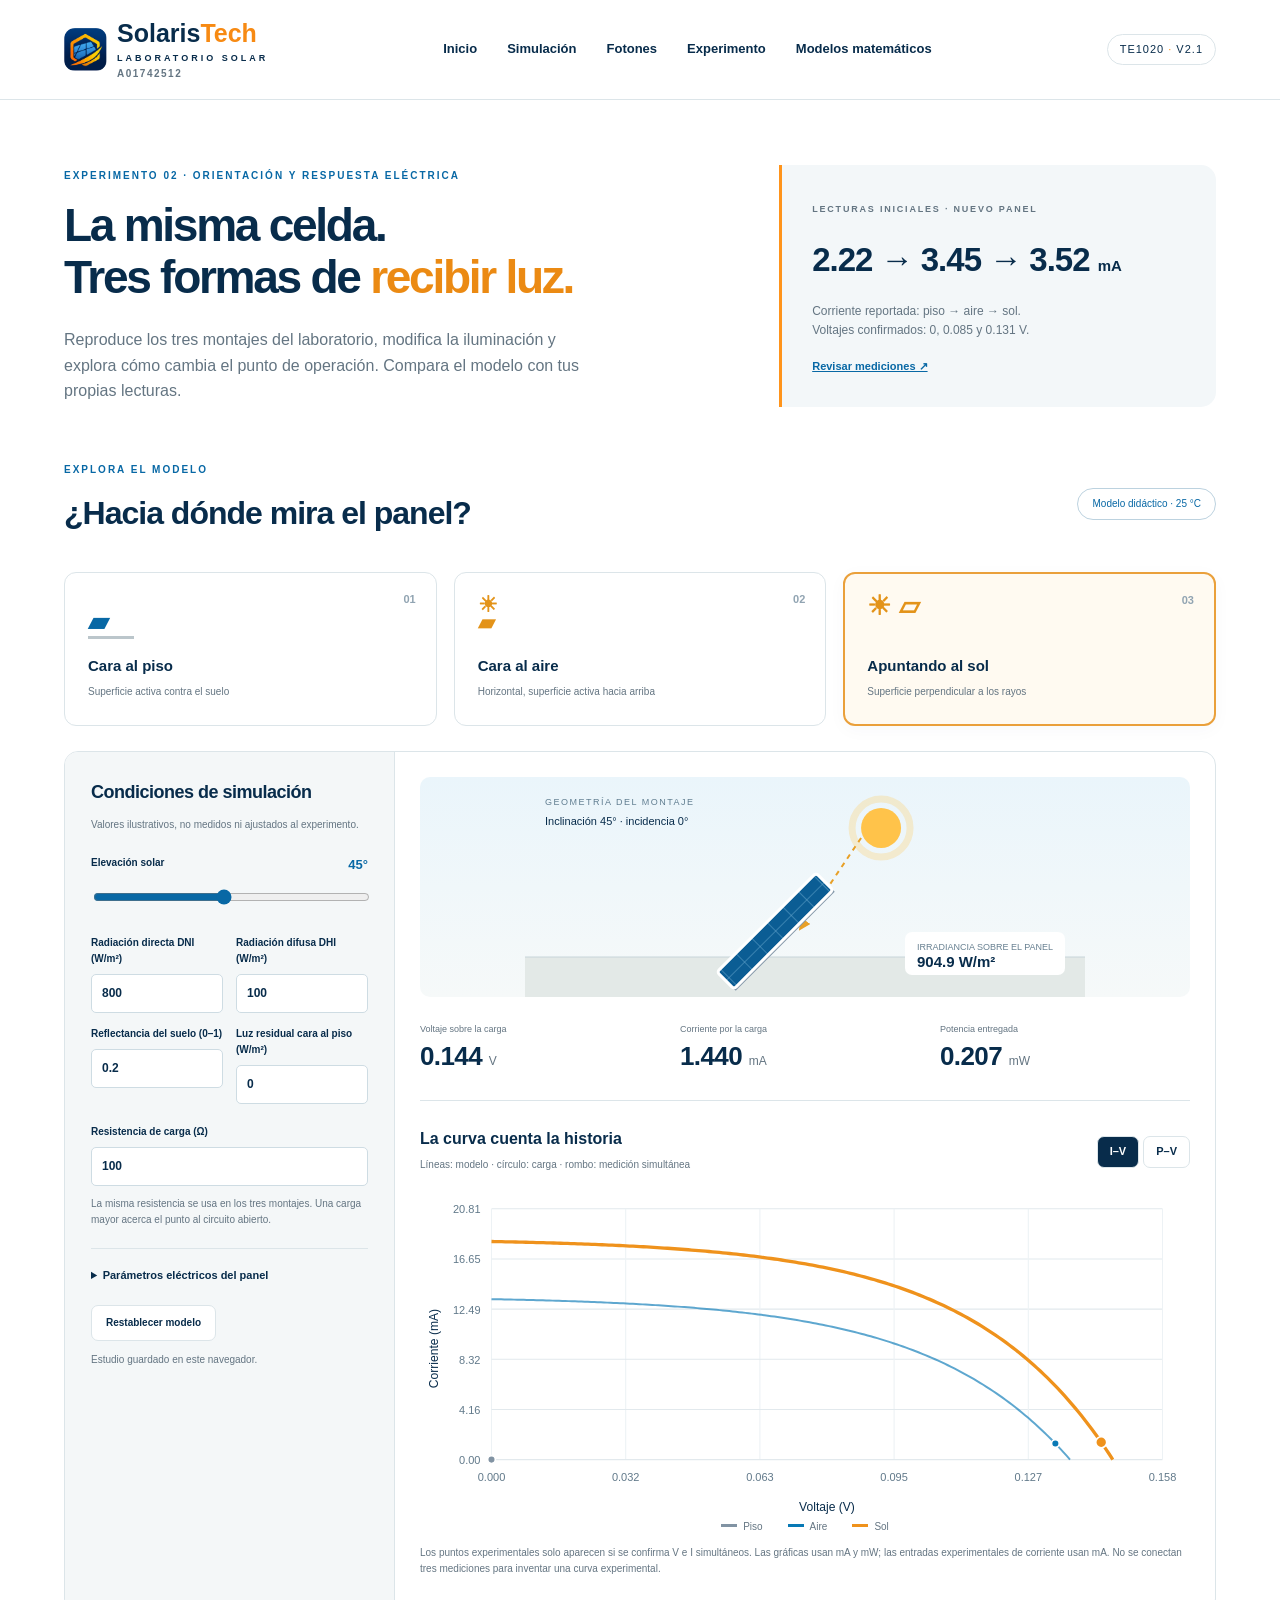
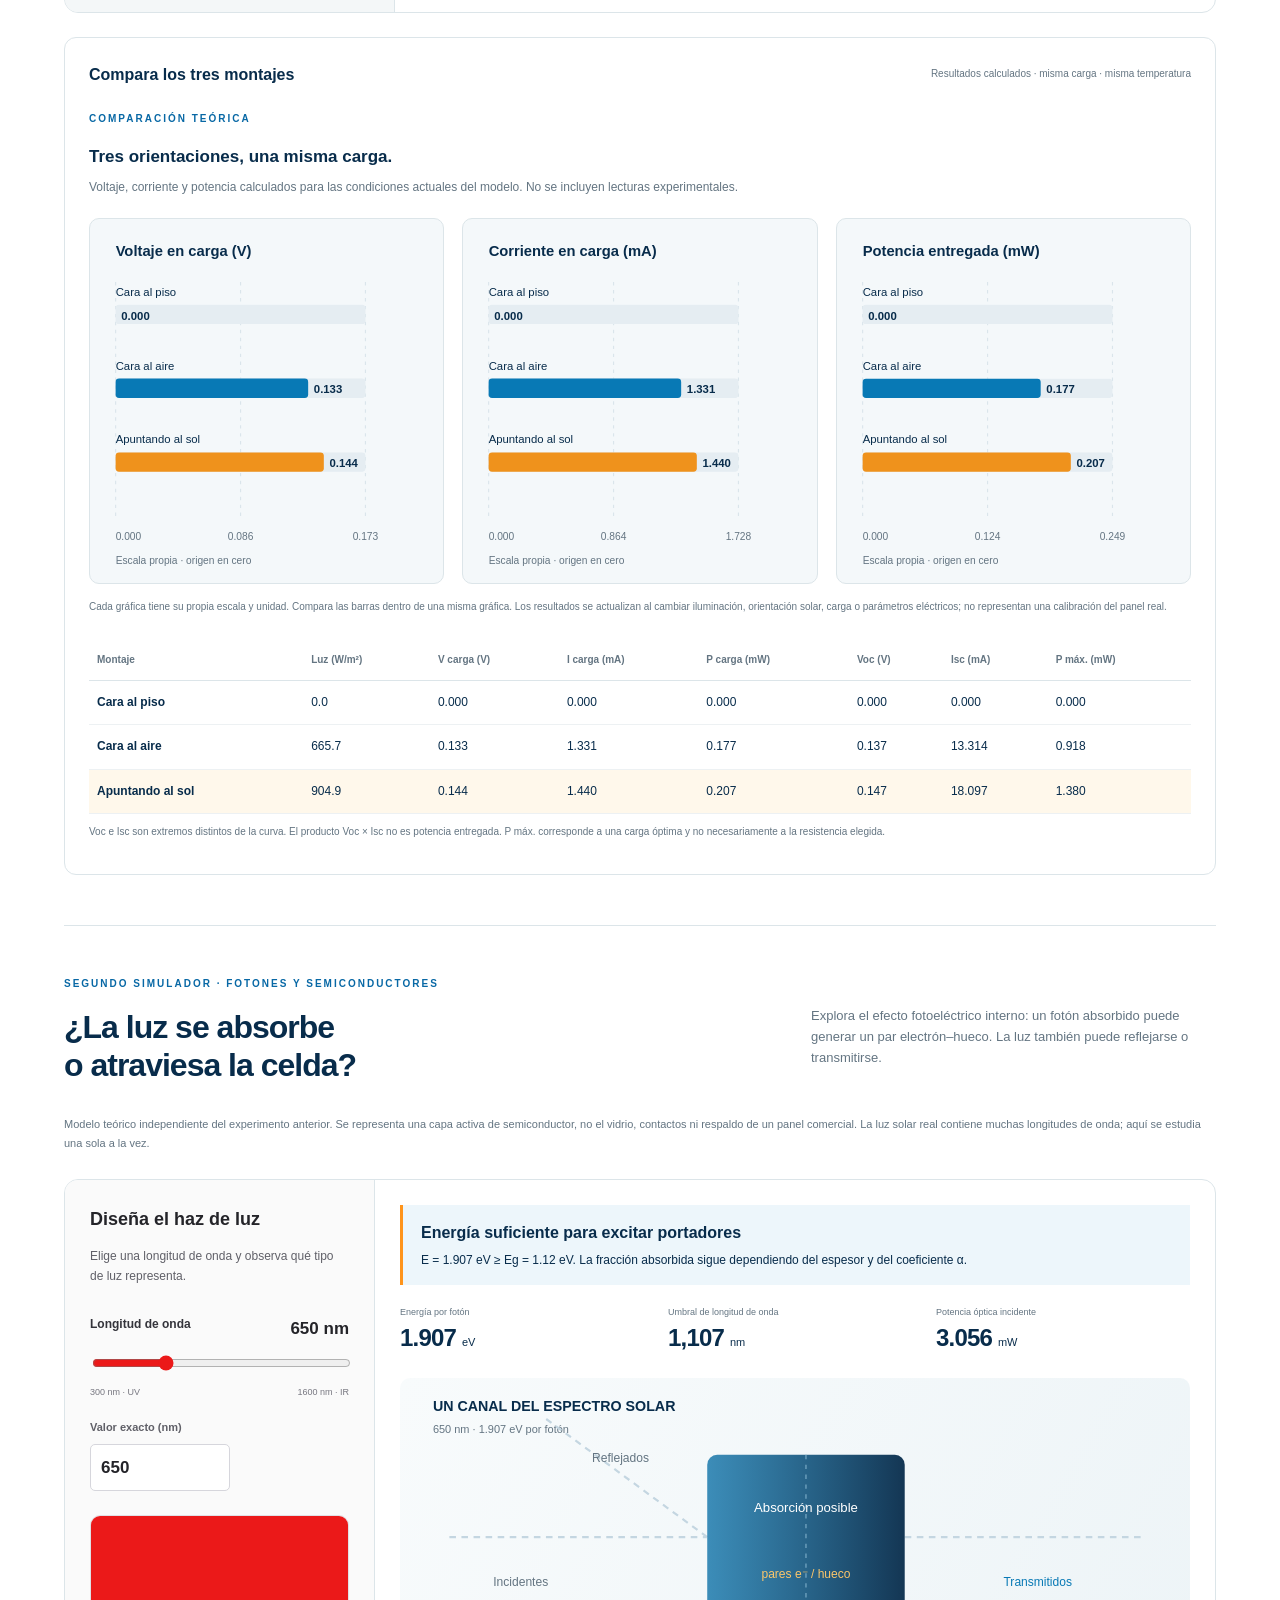
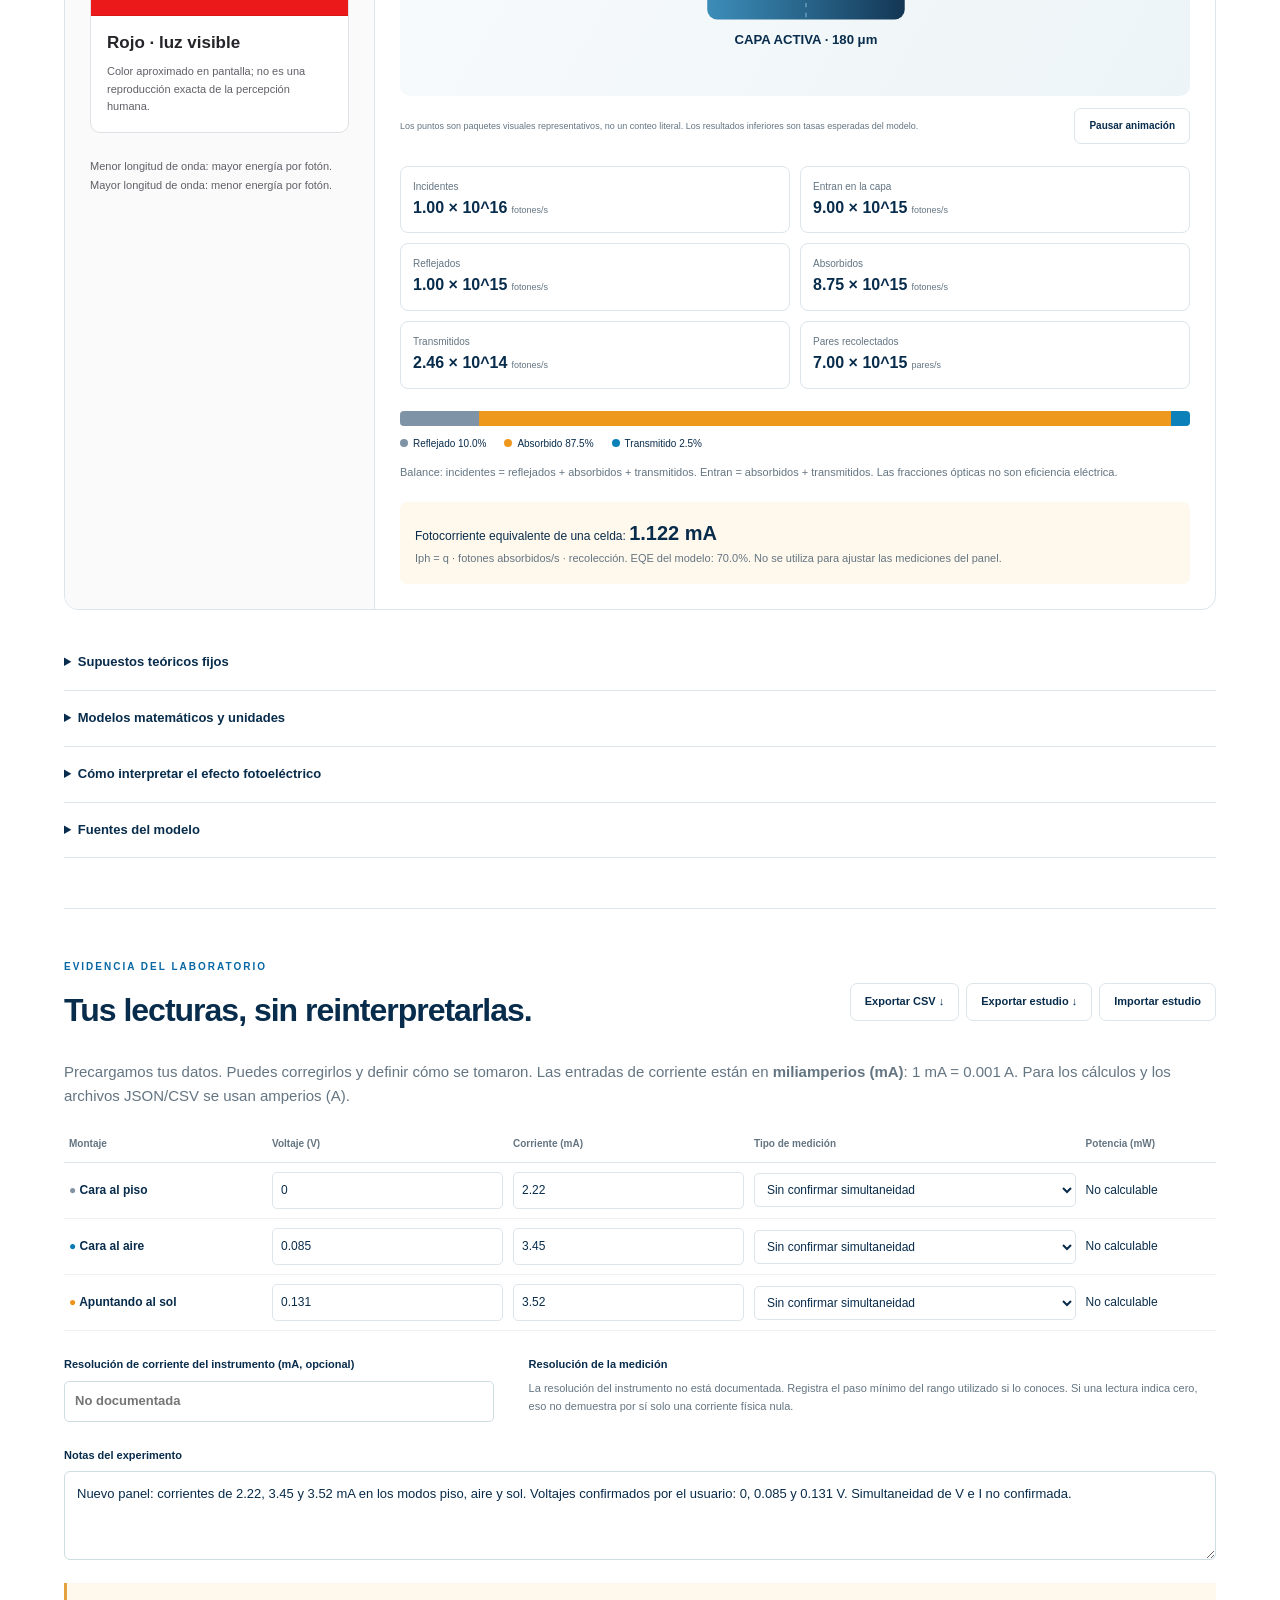
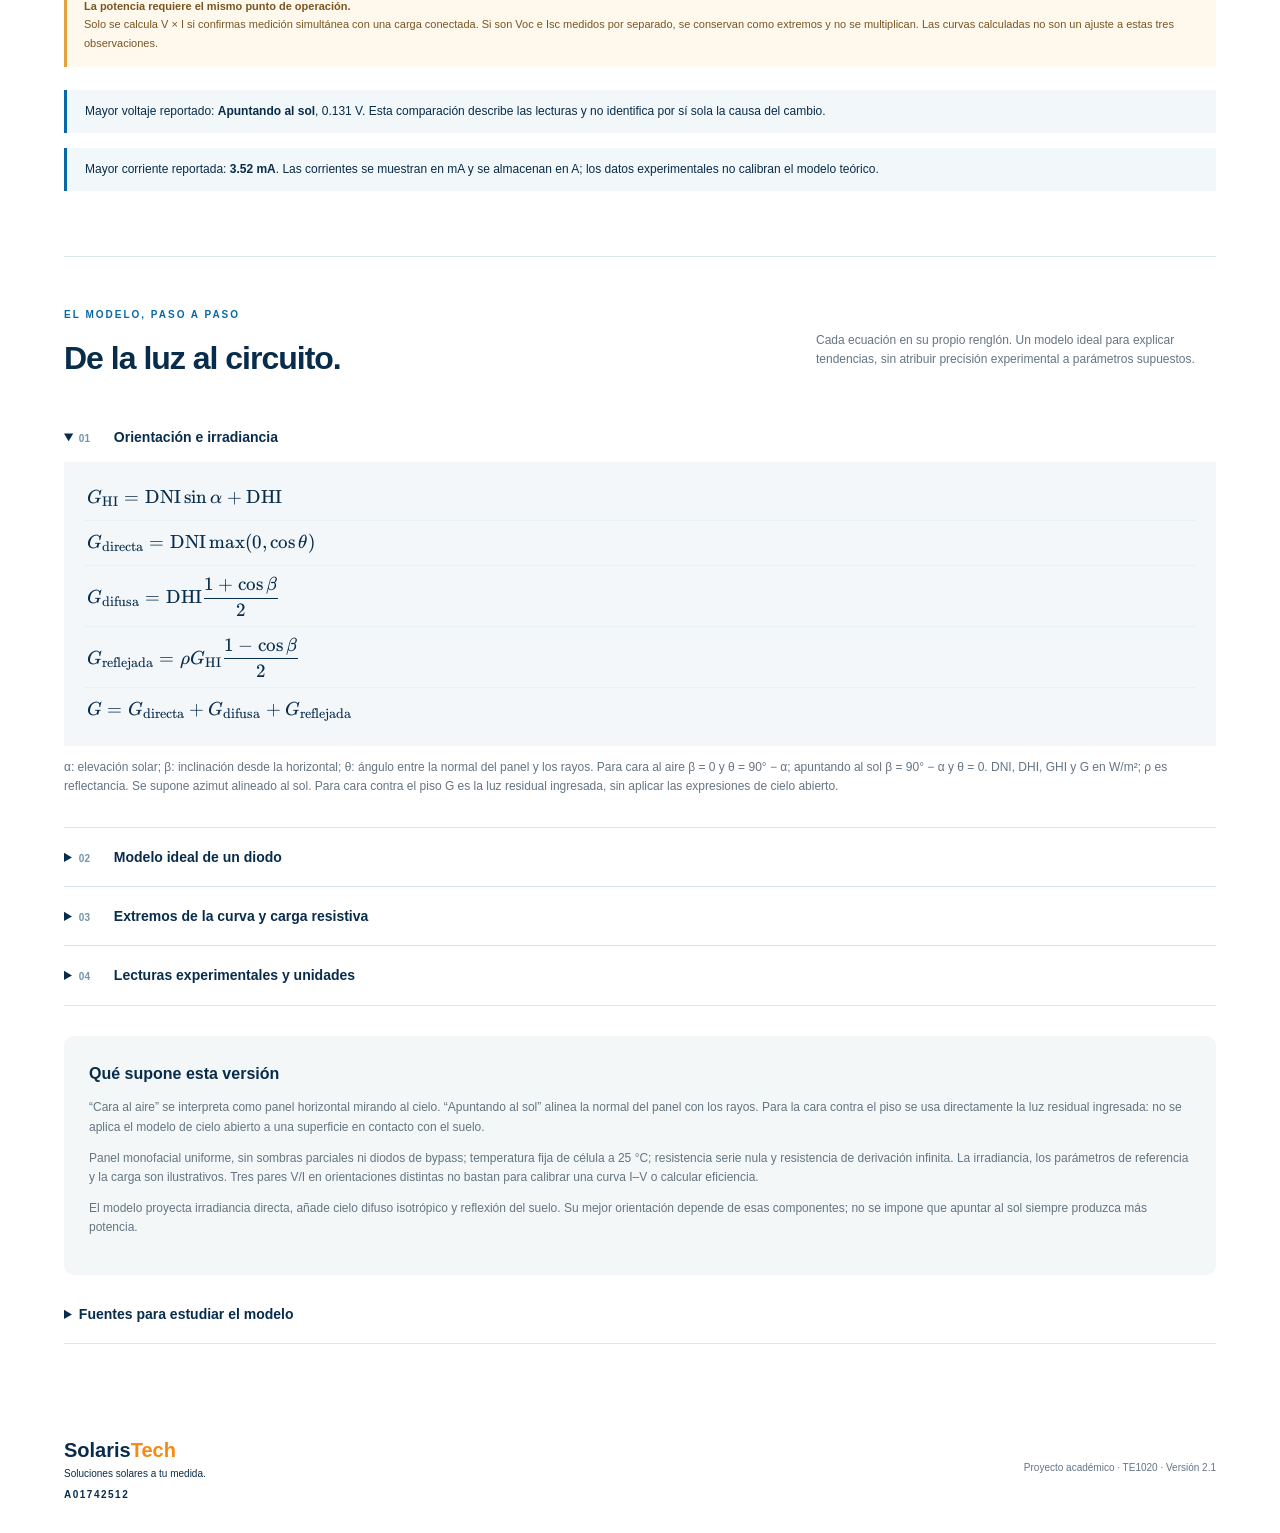
==== commit b91575fb: "Simplifica el haz de luz a longitud de onda y color" ====
--- a/simulacion.html
+++ b/simulacion.html
@@ -1,4 +1,4 @@
-<!doctype html><html lang="es"><head><meta charset="utf-8"><meta name="viewport" content="width=device-width,initial-scale=1"><meta name="description" content="Simulador de celdas solares SolarisTech: compara tres orientaciones, curvas I-V y las lecturas de un experimento TE1020."><title>SolarisTech | Simulación de celdas solares</title><link rel="icon" href="assets/icono.png"><link rel="stylesheet" href="styles.css"><link rel="stylesheet" href="vendor/katex/katex.min.css"><link rel="stylesheet" href="cell.css"><link rel="stylesheet" href="photon.css"></head><body>
+<!doctype html><html lang="es"><head><meta charset="utf-8"><meta name="viewport" content="width=device-width,initial-scale=1"><meta name="description" content="Simulador de celdas solares SolarisTech: compara tres orientaciones, curvas I-V y las lecturas de un experimento TE1020."><title>SolarisTech | Simulación de celdas solares</title><link rel="icon" href="assets/icono.png"><link rel="stylesheet" href="styles.css"><link rel="stylesheet" href="vendor/katex/katex.min.css"><link rel="stylesheet" href="cell.css"><link rel="stylesheet" href="photon.css?v=beam-simple"></head><body>
 <header><a class="brand" href="index.html"><img src="assets/icono.png" alt=""><span>Solaris<b>Tech</b><small>LABORATORIO SOLAR</small><small class="student-id">A01742512</small></span></a><nav aria-label="Principal"><a href="index.html">Inicio</a><a href="#laboratorio">Simulación</a><a href="#fotones">Fotones</a><a href="#mediciones">Experimento</a><a href="#fundamentos">Modelos matemáticos</a></nav><span class="version">TE1020 <i>·</i> V2.1</span></header>
 <main class="cell-main"><section class="lab-intro"><div><p class="eyebrow">EXPERIMENTO 02 · ORIENTACIÓN Y RESPUESTA ELÉCTRICA</p><h1>La misma celda.<br>Tres formas de <em>recibir luz.</em></h1><p class="intro">Reproduce los tres montajes del laboratorio, modifica la iluminación y explora cómo cambia el punto de operación. Compara el modelo con tus propias lecturas.</p></div><div class="experiment-stamp"><span>LECTURAS INICIALES · NUEVO PANEL</span><strong>2.22 → 3.45 → 3.52 <small>mA</small></strong><p>Corriente reportada: piso → aire → sol.<br>Voltajes confirmados: 0, 0.085 y 0.131 V.</p><a href="#mediciones">Revisar mediciones ↗</a></div></section>
 <section id="laboratorio"><div class="section-head"><div><p class="eyebrow">EXPLORA EL MODELO</p><h2>¿Hacia dónde mira el panel?</h2></div><span class="model-badge">Modelo didáctico · 25 °C</span></div><div class="mode-cards" role="group" aria-label="Orientación del panel"><button data-mode="floor" aria-pressed="false"><span class="mode-number">01</span><span class="mode-icon floor-icon">▰</span><b>Cara al piso</b><small>Superficie activa contra el suelo</small></button><button data-mode="sky" aria-pressed="false"><span class="mode-number">02</span><span class="mode-icon sky-icon">☀<br>▰</span><b>Cara al aire</b><small>Horizontal, superficie activa hacia arriba</small></button><button data-mode="sun" aria-pressed="true"><span class="mode-number">03</span><span class="mode-icon sun-icon">☀ ▱</span><b>Apuntando al sol</b><small>Superficie perpendicular a los rayos</small></button></div>
@@ -6,4 +6,4 @@
 <section class="lab-view"><div class="scene" id="scene"></div><div class="live-values" aria-live="polite"><div><small>Voltaje sobre la carga</small><strong id="live-v">—</strong></div><div><small>Corriente por la carga</small><strong id="live-i">—</strong></div><div><small>Potencia entregada</small><strong id="live-p">—</strong></div></div><div class="plot-header"><div><h3>La curva cuenta la historia</h3><p class="fine muted">Líneas: modelo · círculo: carga · rombo: medición simultánea</p></div><div class="plot-toggle" role="group" aria-label="Tipo de gráfica"><button data-chart="iv" aria-pressed="true">I–V</button><button data-chart="pv" aria-pressed="false">P–V</button></div></div><div id="curve-chart"></div><div class="plot-legend"><span style="--c:#8193a3">Piso</span><span style="--c:#0879b5">Aire</span><span style="--c:#ef921c">Sol</span></div><p id="curve-description" class="muted fine"></p></section></div>
 <section class="comparison-section"><div class="section-head"><h3>Compara los tres montajes</h3><span class="muted fine">Resultados calculados · misma carga · misma temperatura</span></div><div class="table-scroll"><table><thead><tr><th>Montaje</th><th>Luz (W/m²)</th><th>V carga (V)</th><th>I carga (mA)</th><th>P carga (mW)</th><th>Voc (V)</th><th>Isc (mA)</th><th>P máx. (mW)</th></tr></thead><tbody id="model-comparison"></tbody></table></div><p class="fine muted">Voc e Isc son extremos distintos de la curva. El producto Voc × Isc no es potencia entregada. P máx. corresponde a una carga óptima y no necesariamente a la resistencia elegida.</p></section></section>
 <section id="mediciones" class="measurements-section"><div class="section-head"><div><p class="eyebrow">EVIDENCIA DEL LABORATORIO</p><h2>Tus lecturas, sin reinterpretarlas.</h2></div><div class="actions"><button id="download-csv">Exportar CSV ↓</button><button id="download-json">Exportar estudio ↓</button><label class="button">Importar estudio<input id="import-lab" type="file" accept="application/json" hidden></label></div></div><p class="muted">Precargamos tus datos. Puedes corregirlos y definir cómo se tomaron. Las entradas de corriente están en <b>miliamperios (mA)</b>: 1 mA = 0.001 A. Para los cálculos y los archivos JSON/CSV se usan amperios (A).</p><div class="table-scroll"><table class="measurement-table"><thead><tr><th>Montaje</th><th>Voltaje (V)</th><th>Corriente (mA)</th><th>Tipo de medición</th><th>Potencia (mW)</th></tr></thead><tbody id="measurement-rows"></tbody></table></div><div class="measurement-bottom"><label>Resolución de corriente del instrumento (mA, opcional)<input id="resolution" type="number" min="0.000001" max="20000" step="any" placeholder="No documentada"></label><div class="instrument-note"><b>Resolución de la medición</b><p id="zero-explanation">Una lectura cero no permite determinar si la corriente fue exactamente nula o menor que la resolución del instrumento. También conviene revisar rango, conexiones y fusible; el simulador no identifica la causa.</p></div></div><label>Notas del experimento<textarea id="notes" rows="3" maxlength="3000"></textarea></label><div class="callout"><b>La potencia requiere el mismo punto de operación.</b> Solo se calcula V × I si confirmas medición simultánea con una carga conectada. Si son Voc e Isc medidos por separado, se conservan como extremos y no se multiplican. Las curvas calculadas no son un ajuste a estas tres observaciones.</div><div id="observations"></div></section>
-<section id="fundamentos" class="lab-foundations"><div class="section-head"><div><p class="eyebrow">EL MODELO, PASO A PASO</p><h2>De la luz al circuito.</h2></div><p class="muted">Cada ecuación en su propio renglón. Un modelo ideal para explicar tendencias, sin atribuir precisión experimental a parámetros supuestos.</p></div><div id="cell-equations"></div><div class="model-limits"><h3>Qué supone esta versión</h3><p>“Cara al aire” se interpreta como panel horizontal mirando al cielo. “Apuntando al sol” alinea la normal del panel con los rayos. Para la cara contra el piso se usa directamente la luz residual ingresada: no se aplica el modelo de cielo abierto a una superficie en contacto con el suelo.</p><p>Panel monofacial uniforme, sin sombras parciales ni diodos de bypass; temperatura fija de célula a 25 °C; resistencia serie nula y resistencia de derivación infinita. La irradiancia, los parámetros de referencia y la carga son ilustrativos. Tres pares V/I en orientaciones distintas no bastan para calibrar una curva I–V o calcular eficiencia.</p><p>El modelo proyecta irradiancia directa, añade cielo difuso isotrópico y reflexión del suelo. Su mejor orientación depende de esas componentes; no se impone que apuntar al sol siempre produzca más potencia.</p></div><details class="lab-sources"><summary>Fuentes para estudiar el modelo</summary><ul><li><a href="https://www.pveducation.org/pvcdrom/solar-cell-operation/iv-curve" target="_blank" rel="noopener">PVEducation · Curva I–V y ecuación del diodo</a></li><li><a href="https://pvpmc.sandia.gov/modeling-guide/1-weather-design-inputs/plane-of-array-poa-irradiance/calculating-poa-irradiance/poa-sky-diffuse/isotropic-sky-diffuse-model/" target="_blank" rel="noopener">Sandia PVPMC · Modelo de cielo difuso isotrópico</a></li><li><a href="https://www.cei.washington.edu/lesson-plans-resources/photovoltaic-characterization-lab/" target="_blank" rel="noopener">University of Washington · Caracterización fotovoltaica</a></li></ul><p class="fine muted">Consulta: 11 de noviembre de 2026. La geometría de contacto con el piso y los parámetros ilustrativos son supuestos explícitos de esta aplicación.</p></details></section></main><footer><span>Solaris<b>Tech</b><small>Soluciones solares a tu medida.</small><small class="student-id">A01742512</small></span><span>Proyecto académico · TE1020 · Versión 2.1</span></footer><script src="cell-engine.js?v=2.1"></script><script src="cell-math.js"></script><script src="cell-app.js?v=2.1"></script><script src="photon-engine.js"></script><script src="photon-math.js"></script><script src="photon-app.js"></script></body></html>
+<section id="fundamentos" class="lab-foundations"><div class="section-head"><div><p class="eyebrow">EL MODELO, PASO A PASO</p><h2>De la luz al circuito.</h2></div><p class="muted">Cada ecuación en su propio renglón. Un modelo ideal para explicar tendencias, sin atribuir precisión experimental a parámetros supuestos.</p></div><div id="cell-equations"></div><div class="model-limits"><h3>Qué supone esta versión</h3><p>“Cara al aire” se interpreta como panel horizontal mirando al cielo. “Apuntando al sol” alinea la normal del panel con los rayos. Para la cara contra el piso se usa directamente la luz residual ingresada: no se aplica el modelo de cielo abierto a una superficie en contacto con el suelo.</p><p>Panel monofacial uniforme, sin sombras parciales ni diodos de bypass; temperatura fija de célula a 25 °C; resistencia serie nula y resistencia de derivación infinita. La irradiancia, los parámetros de referencia y la carga son ilustrativos. Tres pares V/I en orientaciones distintas no bastan para calibrar una curva I–V o calcular eficiencia.</p><p>El modelo proyecta irradiancia directa, añade cielo difuso isotrópico y reflexión del suelo. Su mejor orientación depende de esas componentes; no se impone que apuntar al sol siempre produzca más potencia.</p></div><details class="lab-sources"><summary>Fuentes para estudiar el modelo</summary><ul><li><a href="https://www.pveducation.org/pvcdrom/solar-cell-operation/iv-curve" target="_blank" rel="noopener">PVEducation · Curva I–V y ecuación del diodo</a></li><li><a href="https://pvpmc.sandia.gov/modeling-guide/1-weather-design-inputs/plane-of-array-poa-irradiance/calculating-poa-irradiance/poa-sky-diffuse/isotropic-sky-diffuse-model/" target="_blank" rel="noopener">Sandia PVPMC · Modelo de cielo difuso isotrópico</a></li><li><a href="https://www.cei.washington.edu/lesson-plans-resources/photovoltaic-characterization-lab/" target="_blank" rel="noopener">University of Washington · Caracterización fotovoltaica</a></li></ul><p class="fine muted">Consulta: 11 de noviembre de 2026. La geometría de contacto con el piso y los parámetros ilustrativos son supuestos explícitos de esta aplicación.</p></details></section></main><footer><span>Solaris<b>Tech</b><small>Soluciones solares a tu medida.</small><small class="student-id">A01742512</small></span><span>Proyecto académico · TE1020 · Versión 2.1</span></footer><script src="cell-engine.js?v=2.1"></script><script src="cell-math.js"></script><script src="cell-app.js?v=2.1"></script><script src="photon-engine.js"></script><script src="photon-math.js"></script><script src="photon-app.js?v=beam-simple"></script></body></html>
--- a/photon.css
+++ b/photon.css
@@ -7,3 +7,4 @@
 @media(max-width:760px){.photon-layout{grid-template-columns:1fr}.photon-controls{border-right:0;border-bottom:1px solid var(--line)}.photon-energy strong{font-size:22px}.photon-section .section-head>p{max-width:none}.photon-energy{gap:10px}.photon-animation-tools{align-items:flex-start}.photon-count b{font-size:16px}}
 
 @media(max-width:760px){header nav{flex-wrap:wrap;gap:10px 18px}}
+.photon-controls.ph-simple{background:#fafafa;color:#242429}.ph-simple h3{color:#242429}.ph-simple-intro,.ph-simple-help{font-size:12px;line-height:1.7;color:#606068;margin:12px 0 24px}.ph-simple .slider-field{margin:28px 0 20px}.ph-simple .slider-field label{font-size:12px;color:#34343b}.ph-simple .slider-field output{color:#242429;font-size:17px}.ph-range-labels{display:flex;justify-content:space-between;font-size:9px;color:#777780;margin-top:4px}.ph-simple .ph-exact-label{font-size:11px;color:#606068}.ph-simple .ph-exact-label input{font-size:17px;color:#242429;border-color:#d6d6dc;background:white;max-width:140px}.ph-simple #ph-spectrum{margin:24px 0;border:1px solid #e0e0e6;border-radius:10px;background:white;overflow:hidden}.ph-color-sample{height:100px;border-bottom:1px solid #00000014}.ph-simple #ph-spectrum strong{display:block;font-size:17px;line-height:1.3;padding:16px 16px 0;color:#242429;font-weight:600}.ph-simple #ph-spectrum p{font-size:11px;line-height:1.6;color:#606068;padding:0 16px 16px;margin:9px 0 0}.ph-simple .ph-simple-help{margin-bottom:0;font-size:11px}
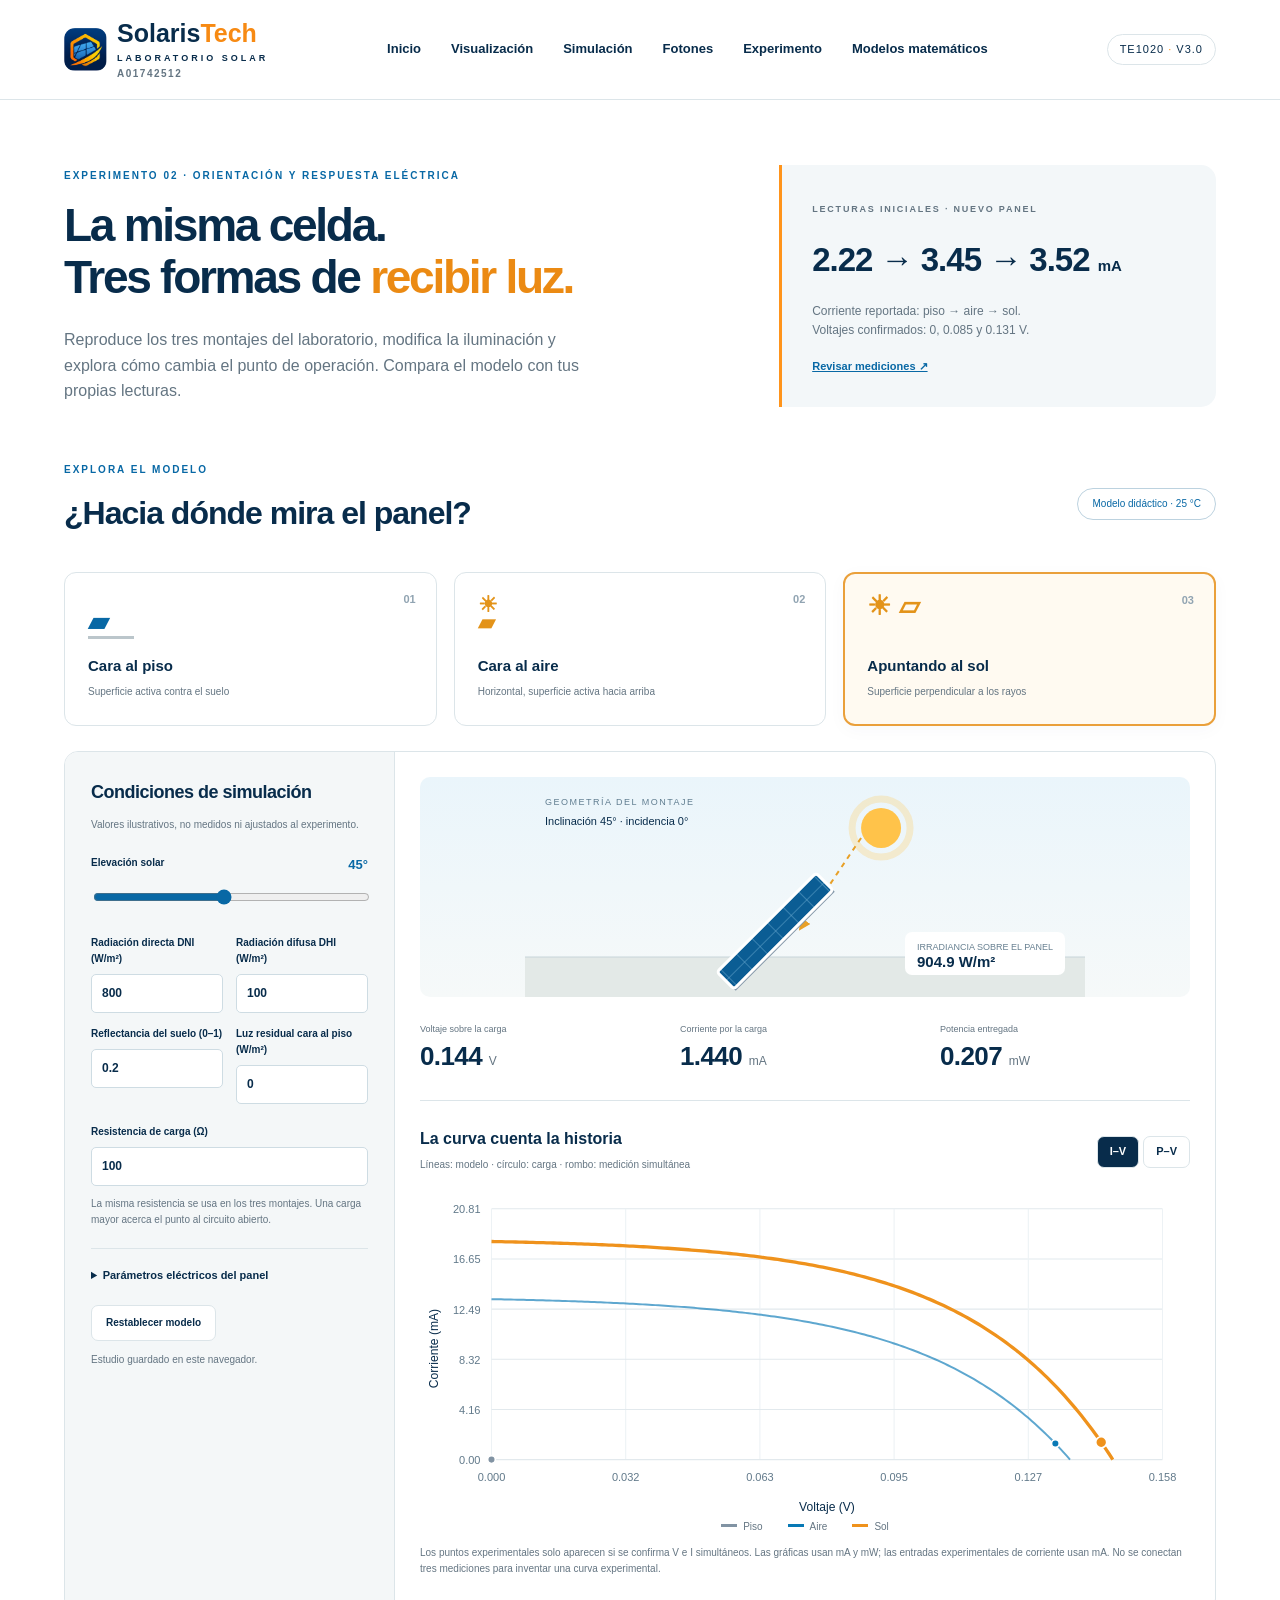
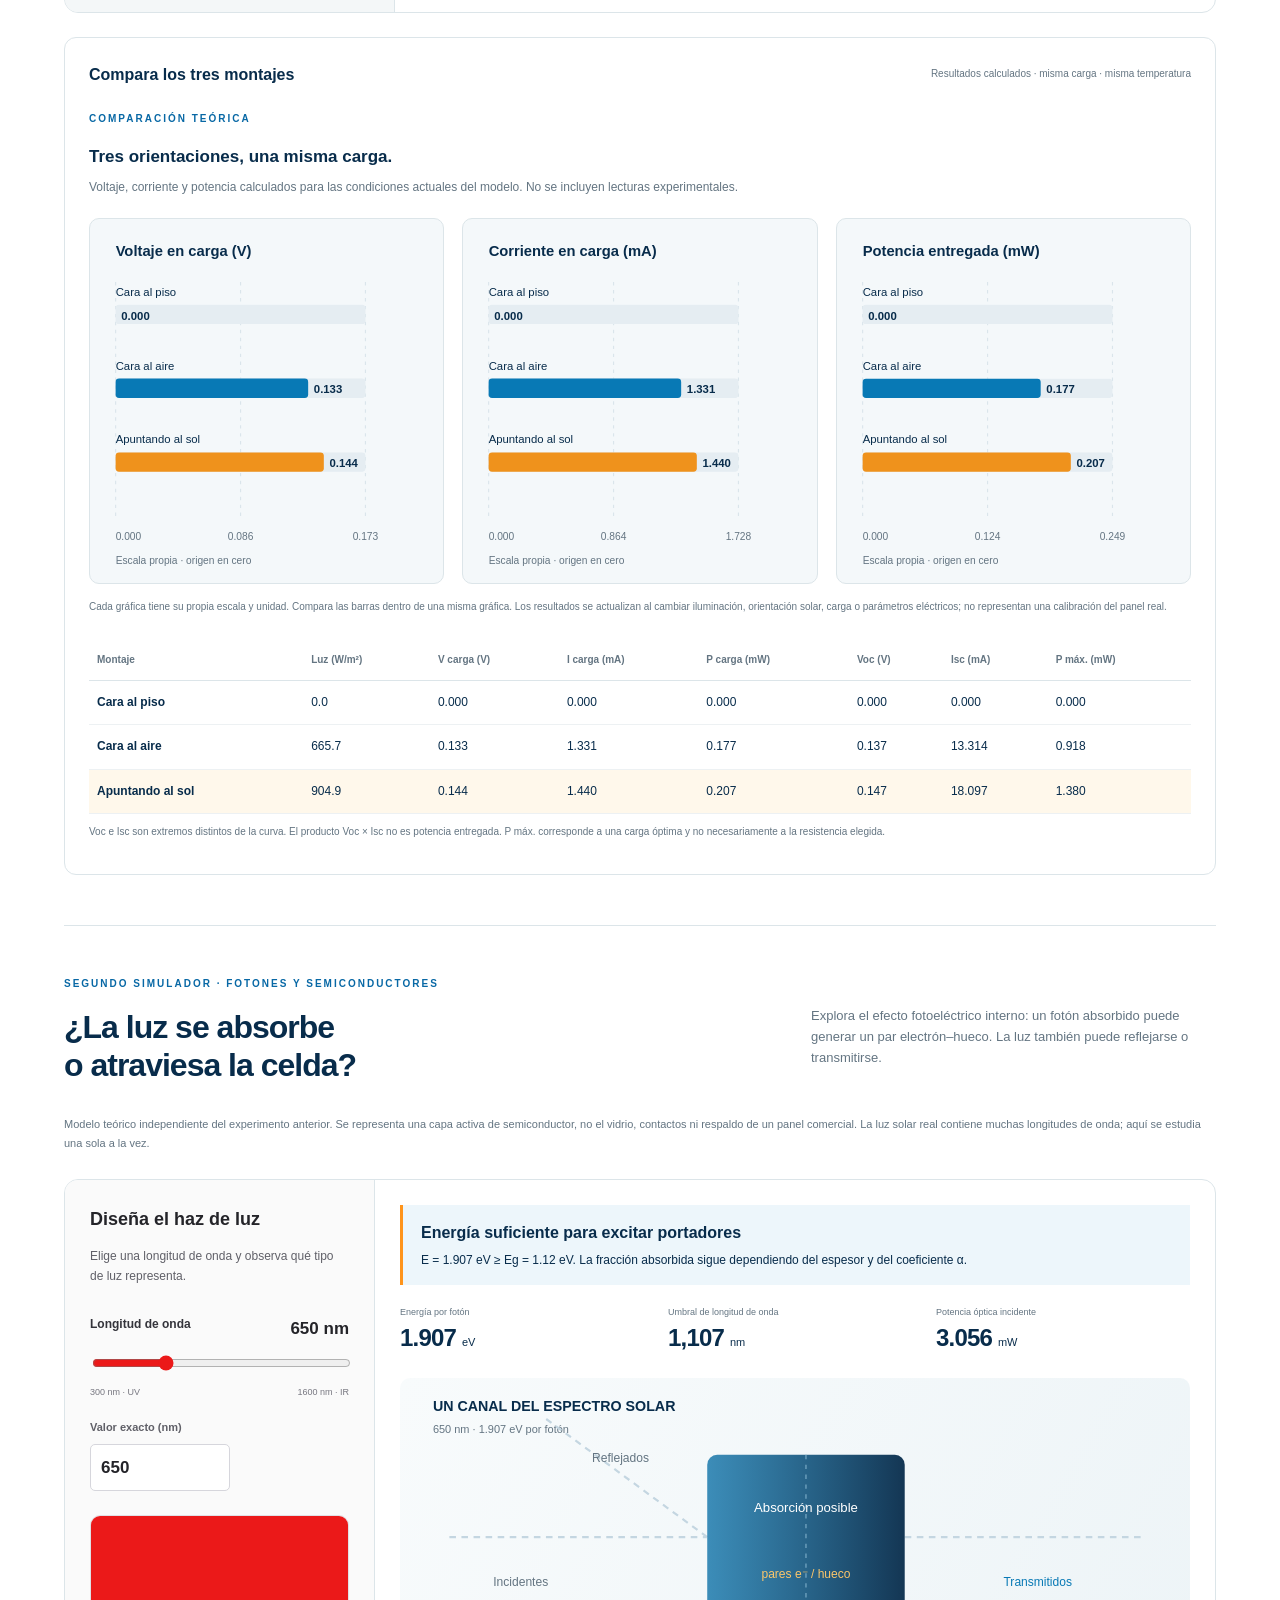
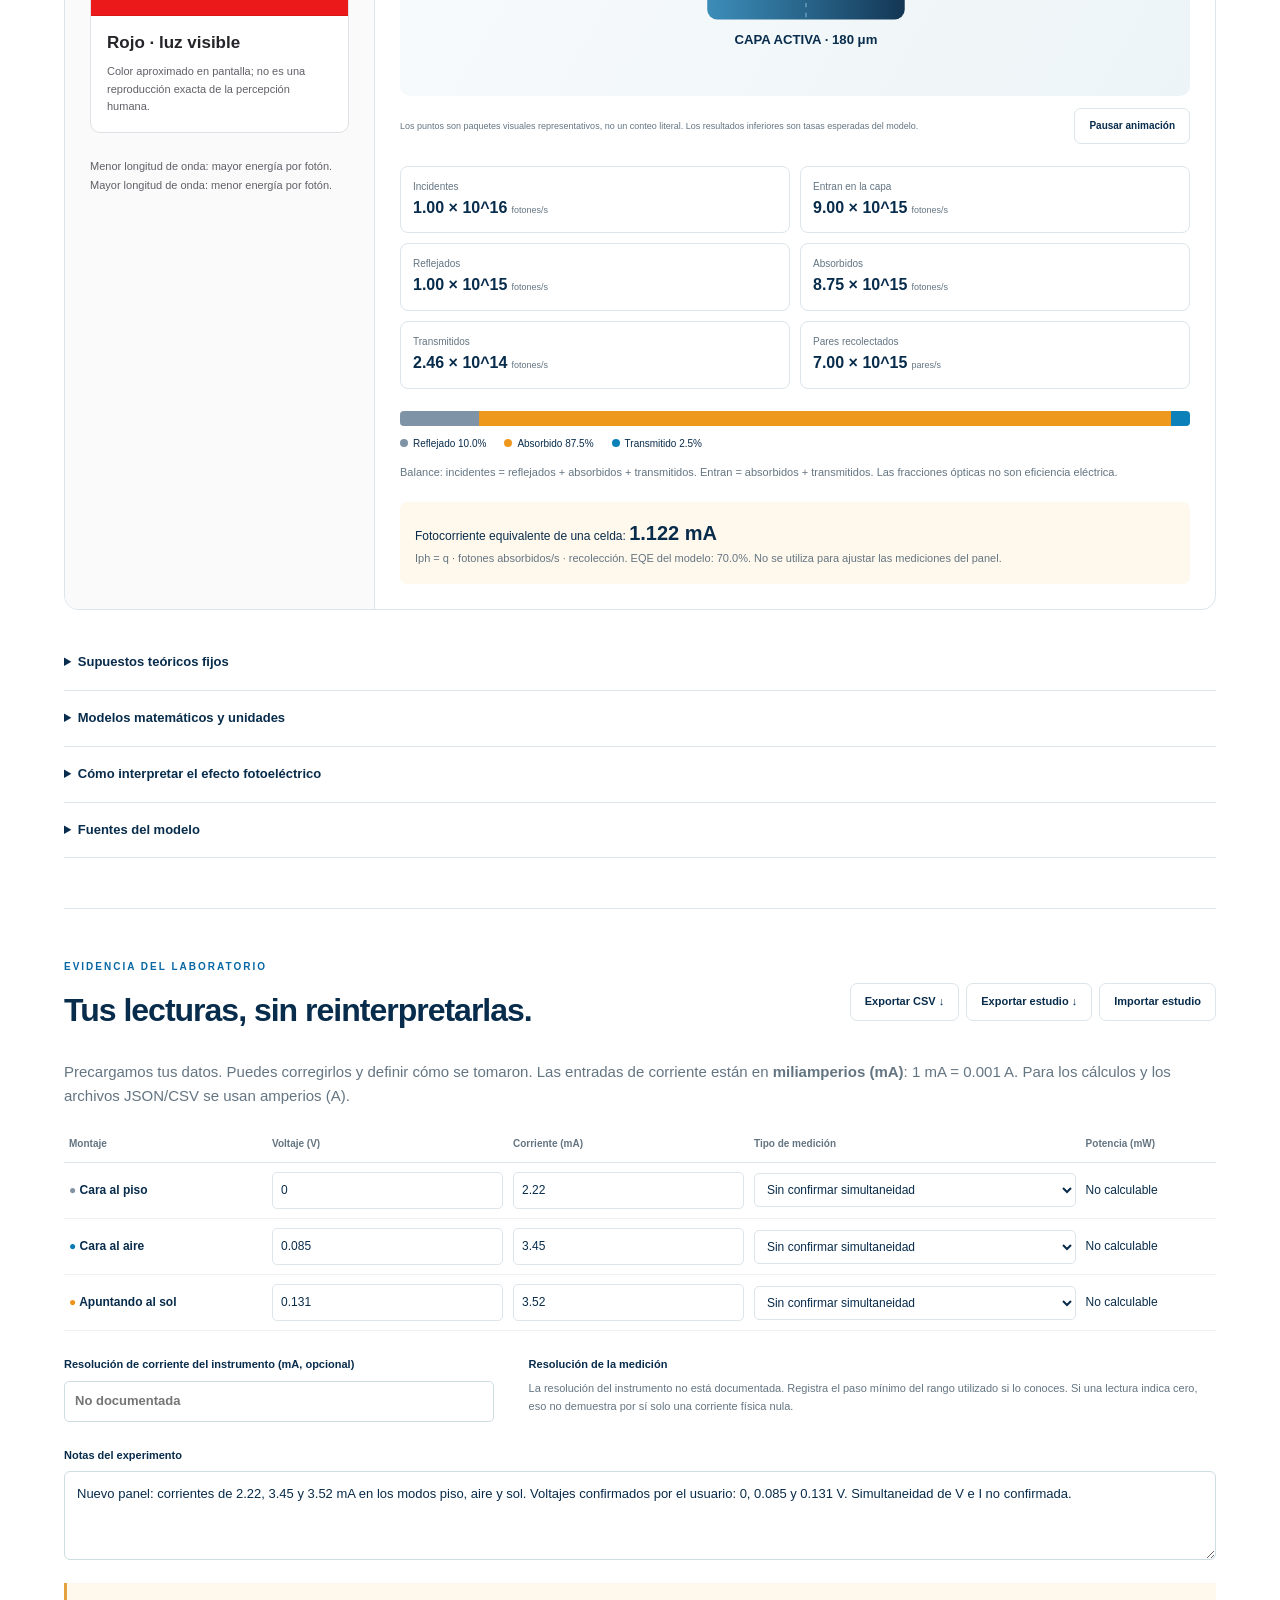
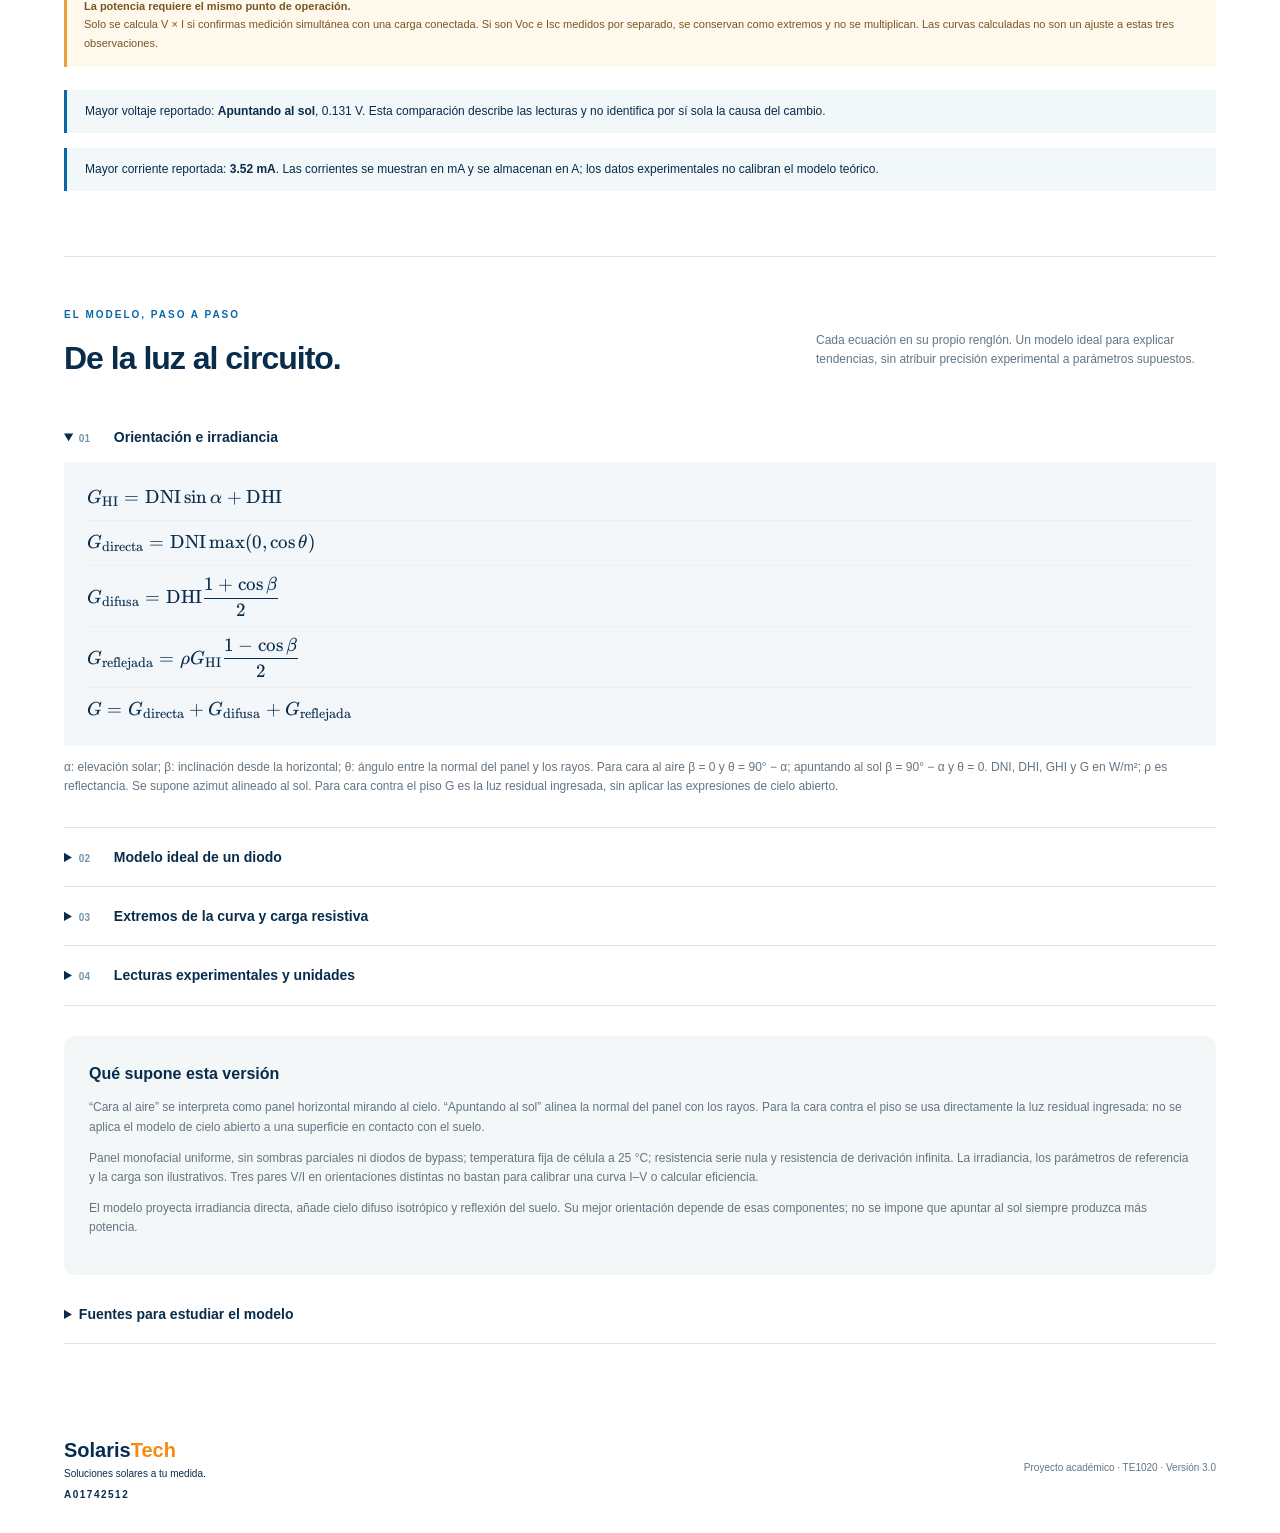
==== commit 5ba1ddff: "Añade V3 Visualización con cálculo y validación de superficies" ====
--- a/simulacion.html
+++ b/simulacion.html
@@ -1,9 +1,9 @@
 <!doctype html><html lang="es"><head><meta charset="utf-8"><meta name="viewport" content="width=device-width,initial-scale=1"><meta name="description" content="Simulador de celdas solares SolarisTech: compara tres orientaciones, curvas I-V y las lecturas de un experimento TE1020."><title>SolarisTech | Simulación de celdas solares</title><link rel="icon" href="assets/icono.png"><link rel="stylesheet" href="styles.css"><link rel="stylesheet" href="vendor/katex/katex.min.css"><link rel="stylesheet" href="cell.css"><link rel="stylesheet" href="photon.css?v=beam-simple"></head><body>
-<header><a class="brand" href="index.html"><img src="assets/icono.png" alt=""><span>Solaris<b>Tech</b><small>LABORATORIO SOLAR</small><small class="student-id">A01742512</small></span></a><nav aria-label="Principal"><a href="index.html">Inicio</a><a href="#laboratorio">Simulación</a><a href="#fotones">Fotones</a><a href="#mediciones">Experimento</a><a href="#fundamentos">Modelos matemáticos</a></nav><span class="version">TE1020 <i>·</i> V2.1</span></header>
+<header><a class="brand" href="index.html"><img src="assets/icono.png" alt=""><span>Solaris<b>Tech</b><small>LABORATORIO SOLAR</small><small class="student-id">A01742512</small></span></a><nav aria-label="Principal"><a href="index.html">Inicio</a><a href="visualizacion.html">Visualización</a><a href="#laboratorio">Simulación</a><a href="#fotones">Fotones</a><a href="#mediciones">Experimento</a><a href="#fundamentos">Modelos matemáticos</a></nav><span class="version">TE1020 <i>·</i> V3.0</span></header>
 <main class="cell-main"><section class="lab-intro"><div><p class="eyebrow">EXPERIMENTO 02 · ORIENTACIÓN Y RESPUESTA ELÉCTRICA</p><h1>La misma celda.<br>Tres formas de <em>recibir luz.</em></h1><p class="intro">Reproduce los tres montajes del laboratorio, modifica la iluminación y explora cómo cambia el punto de operación. Compara el modelo con tus propias lecturas.</p></div><div class="experiment-stamp"><span>LECTURAS INICIALES · NUEVO PANEL</span><strong>2.22 → 3.45 → 3.52 <small>mA</small></strong><p>Corriente reportada: piso → aire → sol.<br>Voltajes confirmados: 0, 0.085 y 0.131 V.</p><a href="#mediciones">Revisar mediciones ↗</a></div></section>
 <section id="laboratorio"><div class="section-head"><div><p class="eyebrow">EXPLORA EL MODELO</p><h2>¿Hacia dónde mira el panel?</h2></div><span class="model-badge">Modelo didáctico · 25 °C</span></div><div class="mode-cards" role="group" aria-label="Orientación del panel"><button data-mode="floor" aria-pressed="false"><span class="mode-number">01</span><span class="mode-icon floor-icon">▰</span><b>Cara al piso</b><small>Superficie activa contra el suelo</small></button><button data-mode="sky" aria-pressed="false"><span class="mode-number">02</span><span class="mode-icon sky-icon">☀<br>▰</span><b>Cara al aire</b><small>Horizontal, superficie activa hacia arriba</small></button><button data-mode="sun" aria-pressed="true"><span class="mode-number">03</span><span class="mode-icon sun-icon">☀ ▱</span><b>Apuntando al sol</b><small>Superficie perpendicular a los rayos</small></button></div>
 <div class="lab-layout"><section class="lab-controls"><h3>Condiciones de simulación</h3><p class="muted fine">Valores ilustrativos, no medidos ni ajustados al experimento.</p><div class="slider-field"><label for="elevation">Elevación solar <output id="elevation-out"></output></label><input id="elevation" type="range" min="5" max="90" step="1"></div><div class="fields two"><label>Radiación directa DNI (W/m²)<input id="dni" type="number" min="0" max="1200" step="10"></label><label>Radiación difusa DHI (W/m²)<input id="dhi" type="number" min="0" max="500" step="10"></label><label>Reflectancia del suelo (0–1)<input id="albedo" type="number" min="0" max="1" step="0.05"></label><label>Luz residual cara al piso (W/m²)<input id="residual" type="number" min="0" max="100" step="1"></label></div><label for="resistance">Resistencia de carga (Ω)<input id="resistance" type="number" min="0.1" max="100000" step="any"></label><p class="muted fine">La misma resistencia se usa en los tres montajes. Una carga mayor acerca el punto al circuito abierto.</p><details class="panel-params"><summary>Parámetros eléctricos del panel</summary><div class="fields two"><label>Voc a 1000 W/m² (V)<input id="vocRef" type="number" min="0.001" max="60" step="0.001"></label><label>Isc a 1000 W/m² (A)<input id="iscRef" type="number" min="0.000001" max="20" step="0.001"></label><label>Celdas en serie<input id="cells" type="number" min="1" max="120" step="1"></label><label>Factor de idealidad (1–2)<input id="ideality" type="number" min="1" max="2" step="0.05"></label></div><p class="fine muted">Voc = 0.15 V e Isc = 0.02 A son parámetros de demostración. Cambiarlos no modifica tus mediciones. Sin ficha o barrido I-V no puede identificarse el panel real.</p></details><button id="reset-model">Restablecer modelo</button><p id="lab-error" role="alert"></p><p id="storage-status" role="status" class="fine muted"></p></section>
 <section class="lab-view"><div class="scene" id="scene"></div><div class="live-values" aria-live="polite"><div><small>Voltaje sobre la carga</small><strong id="live-v">—</strong></div><div><small>Corriente por la carga</small><strong id="live-i">—</strong></div><div><small>Potencia entregada</small><strong id="live-p">—</strong></div></div><div class="plot-header"><div><h3>La curva cuenta la historia</h3><p class="fine muted">Líneas: modelo · círculo: carga · rombo: medición simultánea</p></div><div class="plot-toggle" role="group" aria-label="Tipo de gráfica"><button data-chart="iv" aria-pressed="true">I–V</button><button data-chart="pv" aria-pressed="false">P–V</button></div></div><div id="curve-chart"></div><div class="plot-legend"><span style="--c:#8193a3">Piso</span><span style="--c:#0879b5">Aire</span><span style="--c:#ef921c">Sol</span></div><p id="curve-description" class="muted fine"></p></section></div>
 <section class="comparison-section"><div class="section-head"><h3>Compara los tres montajes</h3><span class="muted fine">Resultados calculados · misma carga · misma temperatura</span></div><div class="table-scroll"><table><thead><tr><th>Montaje</th><th>Luz (W/m²)</th><th>V carga (V)</th><th>I carga (mA)</th><th>P carga (mW)</th><th>Voc (V)</th><th>Isc (mA)</th><th>P máx. (mW)</th></tr></thead><tbody id="model-comparison"></tbody></table></div><p class="fine muted">Voc e Isc son extremos distintos de la curva. El producto Voc × Isc no es potencia entregada. P máx. corresponde a una carga óptima y no necesariamente a la resistencia elegida.</p></section></section>
 <section id="mediciones" class="measurements-section"><div class="section-head"><div><p class="eyebrow">EVIDENCIA DEL LABORATORIO</p><h2>Tus lecturas, sin reinterpretarlas.</h2></div><div class="actions"><button id="download-csv">Exportar CSV ↓</button><button id="download-json">Exportar estudio ↓</button><label class="button">Importar estudio<input id="import-lab" type="file" accept="application/json" hidden></label></div></div><p class="muted">Precargamos tus datos. Puedes corregirlos y definir cómo se tomaron. Las entradas de corriente están en <b>miliamperios (mA)</b>: 1 mA = 0.001 A. Para los cálculos y los archivos JSON/CSV se usan amperios (A).</p><div class="table-scroll"><table class="measurement-table"><thead><tr><th>Montaje</th><th>Voltaje (V)</th><th>Corriente (mA)</th><th>Tipo de medición</th><th>Potencia (mW)</th></tr></thead><tbody id="measurement-rows"></tbody></table></div><div class="measurement-bottom"><label>Resolución de corriente del instrumento (mA, opcional)<input id="resolution" type="number" min="0.000001" max="20000" step="any" placeholder="No documentada"></label><div class="instrument-note"><b>Resolución de la medición</b><p id="zero-explanation">Una lectura cero no permite determinar si la corriente fue exactamente nula o menor que la resolución del instrumento. También conviene revisar rango, conexiones y fusible; el simulador no identifica la causa.</p></div></div><label>Notas del experimento<textarea id="notes" rows="3" maxlength="3000"></textarea></label><div class="callout"><b>La potencia requiere el mismo punto de operación.</b> Solo se calcula V × I si confirmas medición simultánea con una carga conectada. Si son Voc e Isc medidos por separado, se conservan como extremos y no se multiplican. Las curvas calculadas no son un ajuste a estas tres observaciones.</div><div id="observations"></div></section>
-<section id="fundamentos" class="lab-foundations"><div class="section-head"><div><p class="eyebrow">EL MODELO, PASO A PASO</p><h2>De la luz al circuito.</h2></div><p class="muted">Cada ecuación en su propio renglón. Un modelo ideal para explicar tendencias, sin atribuir precisión experimental a parámetros supuestos.</p></div><div id="cell-equations"></div><div class="model-limits"><h3>Qué supone esta versión</h3><p>“Cara al aire” se interpreta como panel horizontal mirando al cielo. “Apuntando al sol” alinea la normal del panel con los rayos. Para la cara contra el piso se usa directamente la luz residual ingresada: no se aplica el modelo de cielo abierto a una superficie en contacto con el suelo.</p><p>Panel monofacial uniforme, sin sombras parciales ni diodos de bypass; temperatura fija de célula a 25 °C; resistencia serie nula y resistencia de derivación infinita. La irradiancia, los parámetros de referencia y la carga son ilustrativos. Tres pares V/I en orientaciones distintas no bastan para calibrar una curva I–V o calcular eficiencia.</p><p>El modelo proyecta irradiancia directa, añade cielo difuso isotrópico y reflexión del suelo. Su mejor orientación depende de esas componentes; no se impone que apuntar al sol siempre produzca más potencia.</p></div><details class="lab-sources"><summary>Fuentes para estudiar el modelo</summary><ul><li><a href="https://www.pveducation.org/pvcdrom/solar-cell-operation/iv-curve" target="_blank" rel="noopener">PVEducation · Curva I–V y ecuación del diodo</a></li><li><a href="https://pvpmc.sandia.gov/modeling-guide/1-weather-design-inputs/plane-of-array-poa-irradiance/calculating-poa-irradiance/poa-sky-diffuse/isotropic-sky-diffuse-model/" target="_blank" rel="noopener">Sandia PVPMC · Modelo de cielo difuso isotrópico</a></li><li><a href="https://www.cei.washington.edu/lesson-plans-resources/photovoltaic-characterization-lab/" target="_blank" rel="noopener">University of Washington · Caracterización fotovoltaica</a></li></ul><p class="fine muted">Consulta: 11 de noviembre de 2026. La geometría de contacto con el piso y los parámetros ilustrativos son supuestos explícitos de esta aplicación.</p></details></section></main><footer><span>Solaris<b>Tech</b><small>Soluciones solares a tu medida.</small><small class="student-id">A01742512</small></span><span>Proyecto académico · TE1020 · Versión 2.1</span></footer><script src="cell-engine.js?v=2.1"></script><script src="cell-math.js"></script><script src="cell-app.js?v=2.1"></script><script src="photon-engine.js"></script><script src="photon-math.js"></script><script src="photon-app.js?v=beam-simple"></script></body></html>
+<section id="fundamentos" class="lab-foundations"><div class="section-head"><div><p class="eyebrow">EL MODELO, PASO A PASO</p><h2>De la luz al circuito.</h2></div><p class="muted">Cada ecuación en su propio renglón. Un modelo ideal para explicar tendencias, sin atribuir precisión experimental a parámetros supuestos.</p></div><div id="cell-equations"></div><div class="model-limits"><h3>Qué supone esta versión</h3><p>“Cara al aire” se interpreta como panel horizontal mirando al cielo. “Apuntando al sol” alinea la normal del panel con los rayos. Para la cara contra el piso se usa directamente la luz residual ingresada: no se aplica el modelo de cielo abierto a una superficie en contacto con el suelo.</p><p>Panel monofacial uniforme, sin sombras parciales ni diodos de bypass; temperatura fija de célula a 25 °C; resistencia serie nula y resistencia de derivación infinita. La irradiancia, los parámetros de referencia y la carga son ilustrativos. Tres pares V/I en orientaciones distintas no bastan para calibrar una curva I–V o calcular eficiencia.</p><p>El modelo proyecta irradiancia directa, añade cielo difuso isotrópico y reflexión del suelo. Su mejor orientación depende de esas componentes; no se impone que apuntar al sol siempre produzca más potencia.</p></div><details class="lab-sources"><summary>Fuentes para estudiar el modelo</summary><ul><li><a href="https://www.pveducation.org/pvcdrom/solar-cell-operation/iv-curve" target="_blank" rel="noopener">PVEducation · Curva I–V y ecuación del diodo</a></li><li><a href="https://pvpmc.sandia.gov/modeling-guide/1-weather-design-inputs/plane-of-array-poa-irradiance/calculating-poa-irradiance/poa-sky-diffuse/isotropic-sky-diffuse-model/" target="_blank" rel="noopener">Sandia PVPMC · Modelo de cielo difuso isotrópico</a></li><li><a href="https://www.cei.washington.edu/lesson-plans-resources/photovoltaic-characterization-lab/" target="_blank" rel="noopener">University of Washington · Caracterización fotovoltaica</a></li></ul><p class="fine muted">Consulta: 11 de noviembre de 2026. La geometría de contacto con el piso y los parámetros ilustrativos son supuestos explícitos de esta aplicación.</p></details></section></main><footer><span>Solaris<b>Tech</b><small>Soluciones solares a tu medida.</small><small class="student-id">A01742512</small></span><span>Proyecto académico · TE1020 · Versión 3.0</span></footer><script src="cell-engine.js?v=2.1"></script><script src="cell-math.js"></script><script src="cell-app.js?v=2.1"></script><script src="photon-engine.js"></script><script src="photon-math.js"></script><script src="photon-app.js?v=beam-simple"></script></body></html>
--- a/styles.css
+++ b/styles.css
@@ -1,4 +1,6 @@
 :root{--navy:#082c4b;--blue:#0868a5;--orange:#ff941b;--paper:#f4f7f8;--line:#dce5e9;--muted:#647582}*{box-sizing:border-box}html{scroll-behavior:smooth;scroll-padding-top:100px}body{margin:0;font:15px/1.6 'Segoe UI',Arial,sans-serif;color:var(--navy);background:#fff}button,input{font:inherit}button,.button,a{ -webkit-tap-highlight-color:transparent}button,.button{cursor:pointer;border:1px solid var(--line);background:white;color:var(--navy);padding:9px 14px;border-radius:7px;font-weight:600}button:hover,.button:hover{border-color:var(--blue);background:#eff6fa}button:focus-visible,a:focus-visible,input:focus-visible{outline:3px solid #f7ab42;outline-offset:3px}a{color:var(--blue)}header{padding:20px 5%;display:flex;align-items:center;justify-content:space-between;border-bottom:1px solid var(--line);gap:20px;background:#fff;position:sticky;top:0;z-index:5}.brand{display:flex;align-items:center;gap:10px;text-decoration:none;color:var(--navy);font-size:25px;font-weight:750;line-height:1.1}.brand img{width:43px;height:43px;border-radius:11px}.brand b,footer b{color:#f78a13}.brand small{display:block;font-size:9px;letter-spacing:3px;margin-top:6px}nav{display:flex;gap:30px}nav a{text-decoration:none;color:var(--navy);font-size:13px;font-weight:600}.version{font-size:11px;letter-spacing:1px;border:1px solid var(--line);padding:6px 12px;border-radius:20px}.version i{color:var(--orange);font-style:normal}.hero{max-width:1400px;margin:auto;padding:76px 5% 60px;display:grid;grid-template-columns:1.2fr 1fr;gap:40px;align-items:center}.eyebrow{font-size:10px;letter-spacing:2px;font-weight:750;color:var(--blue);margin:0 0 16px}h1{font-size:clamp(35px,4.2vw,62px);line-height:1.12;letter-spacing:-2.3px;margin:0 0 24px;font-weight:650}h1 em{font-style:normal;color:#eb8a13}.intro{max-width:515px;font-size:16px;color:var(--muted);margin-bottom:30px}.primary{display:inline-flex;align-items:center;justify-content:center;gap:24px;background:var(--navy);color:white;border:0;text-decoration:none;border-radius:7px;padding:13px 20px;font-size:13px;font-weight:650}.primary:hover{background:#134f79;color:white}.hero-note{display:block;font-size:11px;margin-top:15px;color:var(--muted)}.solar-scene{height:340px;background:#edf5f8;border-radius:22px;position:relative;overflow:hidden;background-image:linear-gradient(#dce9ef80 1px,transparent 1px),linear-gradient(90deg,#dce9ef80 1px,transparent 1px);background-size:35px 35px}.sun{position:absolute;width:112px;height:112px;border-radius:50%;background:linear-gradient(135deg,#ffcf57,#ff941b);right:65px;top:40px;box-shadow:0 0 0 17px #ffc74318,0 0 0 39px #ffc7430c}.panel-grid{display:grid;grid-template-columns:repeat(4,1fr);gap:5px;position:absolute;left:44px;top:115px;width:300px;height:153px;transform:perspective(450px) rotateX(27deg) rotateZ(-14deg);padding:7px;background:#e4edf4;border:2px solid white;box-shadow:12px 22px 0 -7px #b8cbd7,18px 40px 35px #12364d22}.panel-grid i{background:linear-gradient(135deg,#1683c1,#083864);border:1px solid #599ec7}.scene-label{position:absolute;bottom:20px;left:26px;font-size:12px;font-weight:650}.scene-label small{display:block;font-size:8px;letter-spacing:2px;margin-top:3px;color:var(--muted)}.dot{display:inline-block;height:6px;width:6px;background:#e99c25;border-radius:50%;margin-right:5px}.context-strip{display:flex;justify-content:space-between;padding:24px 5%;background:var(--navy);color:#80a6bc;font-size:11px;gap:16px}.context-strip b{color:white;margin-left:14px;font-weight:500;font-size:12px}.workspace{padding:65px 5%;background:var(--paper)}.section-head{display:flex;justify-content:space-between;align-items:center;gap:40px;margin-bottom:15px}h2{font-size:32px;line-height:1.2;letter-spacing:-1px;margin:0 0 15px;font-weight:650}.actions{display:flex;gap:7px;flex-wrap:wrap}.actions button,.actions .button{font-size:11px}.muted{color:var(--muted)}.study-name{display:flex;gap:20px;align-items:center;margin:26px 0}.study-name label{max-width:420px;width:100%}.study-name span{font-size:11px;color:var(--muted)}label{display:flex;flex-direction:column;font-size:11px;font-weight:650;gap:7px}input{width:100%;min-width:0;border:1px solid #cedce3;border-radius:5px;padding:9px 10px;color:var(--navy);background:#fff;font-size:13px}input:invalid{border-color:#b32b35}label small{font-size:10px;font-weight:400;color:var(--muted)}.work-layout{display:grid;grid-template-columns:minmax(0,1fr) 295px;gap:26px;align-items:start}.tabs{display:flex;border-bottom:1px solid var(--line);margin-bottom:0;gap:4px}.tabs button{background:transparent;border:none;border-radius:0;font-size:12px;padding:13px 18px;color:var(--muted);border-bottom:3px solid transparent}.tabs button[aria-selected=true]{color:var(--blue);border-color:var(--orange);background:white}.sheet{background:white;padding:28px;border:1px solid var(--line);border-radius:0 0 10px 10px;min-height:460px}.sheet[hidden]{display:none}.sheet h3{margin:0;font-size:20px;letter-spacing:-.4px}.sheet-heading{display:flex;justify-content:space-between;align-items:center;gap:12px}.sheet-heading p{font-size:12px;color:var(--muted);margin-top:5px}.sheet-heading button{font-size:11px;white-space:nowrap}.table-scroll{overflow-x:auto;margin:18px 0}table{width:100%;border-collapse:collapse;text-align:left;font-size:12px}th{font-weight:600;color:var(--muted);font-size:10px;padding:10px 5px;border-bottom:1px solid var(--line)}td{padding:9px 5px;border-bottom:1px solid #edf1f3}.loads input{padding:8px 6px}.loads td:first-child{min-width:120px}.loads td:not(:first-child){min-width:65px}.loads td:last-child{min-width:28px}.loads button{padding:2px 7px;color:#a25b57;border:none}.fields{display:grid;gap:17px;margin:25px 0}.two{grid-template-columns:repeat(2,1fr)}.three{grid-template-columns:repeat(3,1fr)}.callout{padding:14px 17px;border-left:3px solid #e5a13d;background:#fff8ec;font-size:11px;line-height:1.7;color:#785623;margin:23px 0}.callout b{display:block}h4{font-size:12px;margin:24px 0 15px}.bar-row{display:grid;grid-template-columns:110px 1fr 60px;gap:12px;align-items:center;font-size:10px;margin:12px 0}.bar-track{height:8px;background:#edf2f5;border-radius:3px;overflow:hidden}.bar-fill{height:100%;background:#1c79ad;border-radius:3px}.bar-row:nth-child(2n) .bar-fill{background:#edaa3d}.summary{background:var(--navy);color:white;border-radius:12px;padding:26px;position:sticky;top:115px}.summary .eyebrow{color:#91b7cc;font-size:9px}.summary h3{font-size:18px;margin:0;font-weight:500}.main-stat{margin:22px 0 14px}.main-stat span{display:block;font-size:46px;line-height:1.1;letter-spacing:-2px}.main-stat small{color:#9cbdce;font-size:11px}.stat-row{display:flex;justify-content:space-between;gap:15px;font-size:10px;border-bottom:1px solid #ffffff15;padding:13px 0}.stat-row b{white-space:nowrap;font-weight:600}.stat-row span{color:#adc5d3}.summary-bottom{margin-top:22px}.summary-bottom>span{font-size:10px;color:#adc5d3}.summary-bottom strong{display:block;font-size:27px;letter-spacing:-1px;font-weight:550}.summary-bottom p{font-size:11px;color:#adc5d3}.status-pill{font-size:10px;color:#ffd281;margin:18px 0}.summary .primary{background:#ffa72f;color:#172d40;width:100%;font-size:11px;padding:12px 7px}.summary>small{display:block;margin-top:12px;font-size:9px;color:#9cbdce}.summary #errors{color:#ffd09b;font-size:11px}.math-section{padding:70px 5%;max-width:1400px;margin:auto}.math-section .section-head>p{font-size:13px;color:var(--muted);max-width:330px}.math-section details{border-bottom:1px solid var(--line);padding:18px 0}.math-section summary{font-size:15px;font-weight:600;cursor:pointer}.math-section details p{font-size:13px;color:var(--muted);max-width:870px}.formula{font:20px/1.8 Georgia,serif;color:var(--blue);background:#f1f6f8;padding:14px 20px;margin-top:14px;overflow:auto}.math-section .tag{font-size:9px;color:#6d8fa5;display:inline-block;width:38px}.project-section{background:#f3f6f7;display:grid;grid-template-columns:1fr 1fr;gap:80px;padding:65px 5%;border-top:1px solid var(--line)}.project-section p{font-size:13px;color:var(--muted);max-width:490px}.roadmap{padding-left:20px;font-size:13px}.roadmap li{padding:0 0 20px 10px}.roadmap span{display:block;font-size:11px;color:var(--muted)}.fine{font-size:10px!important}.circuit{display:flex;align-items:center;justify-content:space-between;background:#f3f7f9;padding:20px;gap:10px;margin:25px 0}.circuit span{font-size:23px;text-align:center}.circuit b{display:block;font-size:11px}.circuit small{display:block;font-size:9px;color:var(--muted)}.check{padding:12px;font-size:11px;border-bottom:1px solid var(--line)}.check.good{color:#257467}.check.bad{color:#a34f21;background:#fff6ea}.catalog-group{border-top:1px solid var(--line);margin-top:25px;padding-top:15px}.catalog-group h4{margin-top:0}.catalog-group .fields{margin-top:10px}footer{padding:30px 5%;display:flex;justify-content:space-between;align-items:center;font-weight:650;font-size:20px}footer small{display:block;font-size:10px;font-weight:400}footer>span:last-child{font-size:10px;color:var(--muted);font-weight:400}dialog{border:0;border-radius:12px;max-width:900px;width:95%;max-height:92vh;padding:30px;color:var(--navy)}dialog::backdrop{background:#082c4bb5}.report-tools{display:flex;justify-content:space-between;position:sticky;top:-30px;background:white;padding:10px 0}.report-cover{background:var(--navy);color:white;padding:30px;margin:20px 0}.report-cover h1{font-size:32px;letter-spacing:-1px}.report-cover img{width:55px;float:right;border-radius:10px}#report-content p,#report-content li{font-size:12px}#report-content h2{font-size:22px;margin-top:30px}#report-content td,#report-content th{padding:9px}#report-content .formula{font-size:15px}.report-stat{display:flex;gap:25px;flex-wrap:wrap;font-size:13px}.report-stat b{display:block;font-size:23px}#report-content .bars{max-width:650px}
 @media(min-width:1500px){.workspace{padding-left:max(5%,calc((100vw - 1260px)/2));padding-right:max(5%,calc((100vw - 1260px)/2))}}@media(max-width:1000px){.work-layout{grid-template-columns:minmax(0,1fr) 245px;gap:16px}.sheet{padding:18px}.tabs button{padding:12px 10px;font-size:11px}.summary{padding:20px}.three{grid-template-columns:repeat(2,1fr)}.hero{gap:20px}.panel-grid{width:250px;left:25px}.context-strip b{margin-left:5px}.section-head{align-items:flex-start}}@media(max-width:760px){header{padding:13px 5%;flex-wrap:wrap;gap:12px}.brand{font-size:22px}nav{order:3;width:100%;gap:22px}nav a{font-size:11px}.hero{grid-template-columns:1fr;padding-top:40px}.solar-scene{height:260px}.panel-grid{left:15%;top:80px;width:260px;height:135px}.sun{right:20%;top:25px;width:90px;height:90px}.context-strip{display:grid;grid-template-columns:1fr 1fr;gap:14px}.workspace{padding-top:40px}.section-head{display:block}.actions{margin:15px 0}.work-layout{grid-template-columns:1fr}.summary{position:static}.three,.two{grid-template-columns:repeat(2,1fr)}.tabs{overflow-x:auto}.tabs button{white-space:nowrap;flex:1}.study-name{align-items:end}.study-name span{white-space:nowrap}.project-section{grid-template-columns:1fr;gap:20px}.math-section .section-head>p{max-width:none}.sheet-heading{align-items:flex-start}.sheet-heading button{white-space:normal}.bar-row{grid-template-columns:90px 1fr 50px}footer{gap:25px}h2{font-size:28px}h1{letter-spacing:-1px}}
 @media print{body>*:not(dialog){display:none!important}dialog{display:block!important;position:static;max-height:none;width:100%;max-width:none;border-radius:0;padding:0;overflow:visible;margin:0}dialog::backdrop,.report-tools{display:none!important}#report-content{font-size:10pt}.report-cover{print-color-adjust:exact;-webkit-print-color-adjust:exact;break-inside:avoid}table,tr,.callout,.report-stat,details{break-inside:avoid}h2,h3{break-after:avoid}a{color:inherit;text-decoration:none}@page{margin:18mm;size:A4}}
-.formula-typeset{padding:14px 20px;background:#f3f7fa;font-size:16px;color:var(--navy)}.equation-line{overflow-x:auto;overflow-y:hidden;padding:10px 3px}.equation-line+.equation-line{border-top:1px solid #dce5e966}.formula-typeset .katex-display{margin:0;text-align:left}.formula-typeset .katex-display>.katex{text-align:left}.student-id{letter-spacing:1.5px!important;font-size:10px!important;font-weight:600!important}.brand .student-id{margin-top:5px;color:var(--muted)}footer .student-id{margin-top:5px}.report-cover .student-id{color:#bfd0dd}@media(max-width:760px){.formula-typeset{padding:10px;font-size:14px}} 
+.formula-typeset{padding:14px 20px;background:#f3f7fa;font-size:16px;color:var(--navy)}.equation-line{overflow-x:auto;overflow-y:hidden;padding:10px 3px}.equation-line+.equation-line{border-top:1px solid #dce5e966}.formula-typeset .katex-display{margin:0;text-align:left}.formula-typeset .katex-display>.katex{text-align:left}.student-id{letter-spacing:1.5px!important;font-size:10px!important;font-weight:600!important}.brand .student-id{margin-top:5px;color:var(--muted)}footer .student-id{margin-top:5px}.report-cover .student-id{color:#bfd0dd}@media(max-width:760px){.formula-typeset{padding:10px;font-size:14px}} 
+
+header nav{flex-wrap:wrap}
